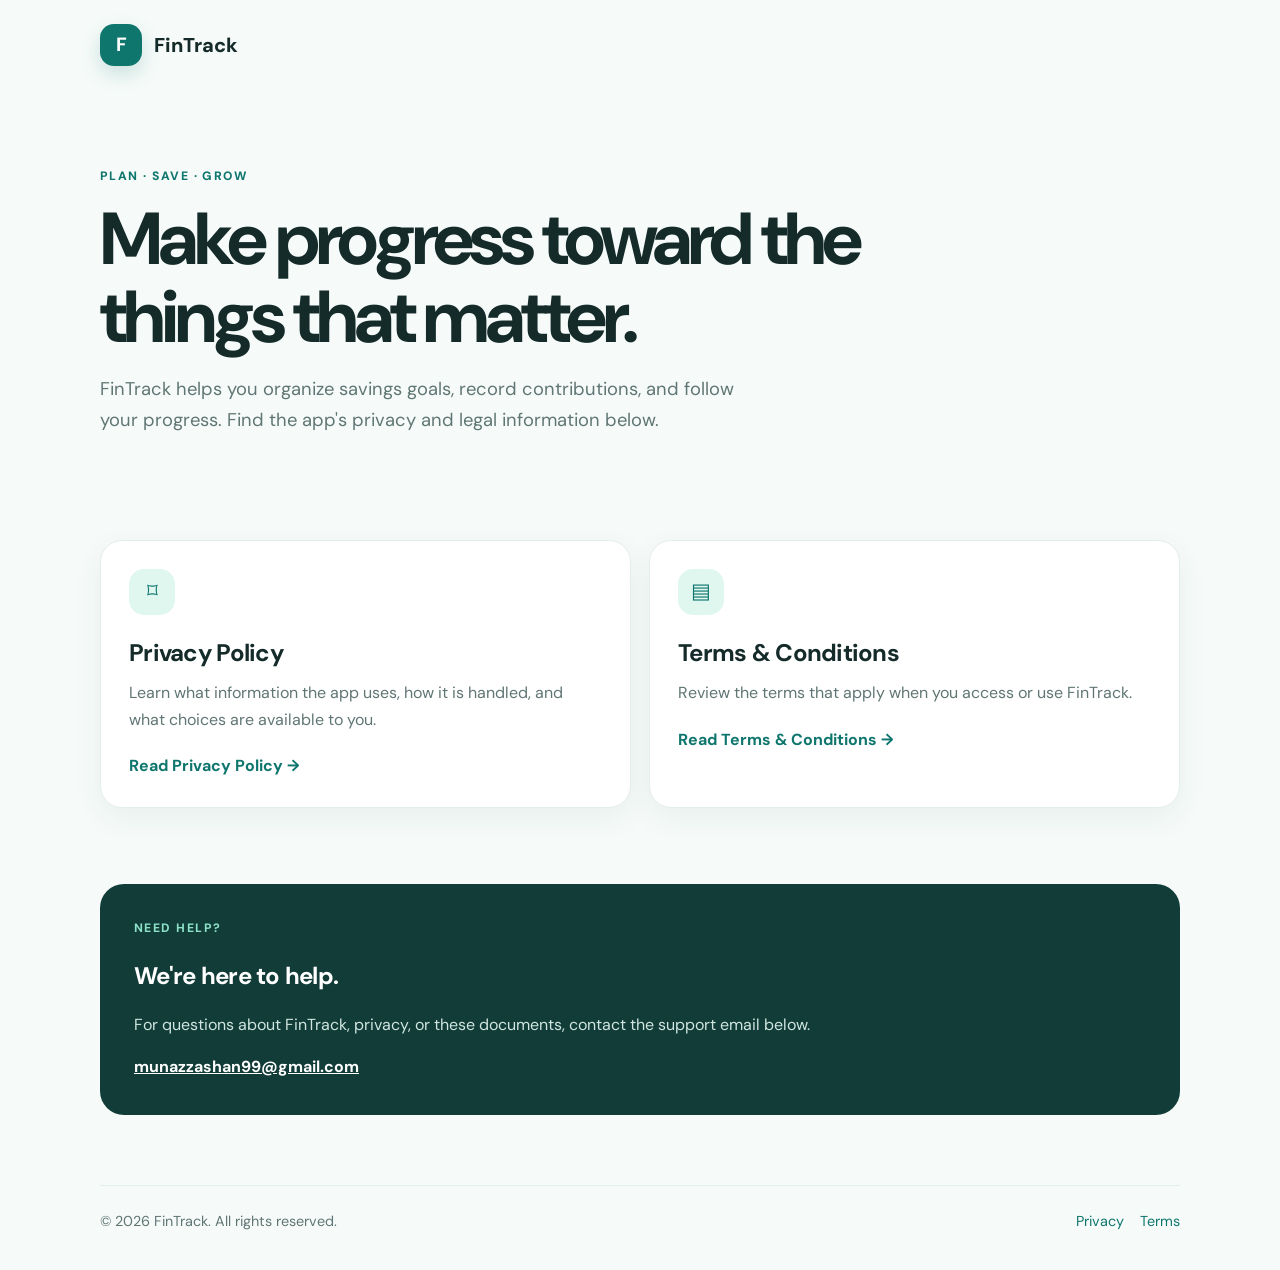
==== index.html @ 5b4cb4e0 "Add files via upload" ====
<!DOCTYPE html>
<html lang="en">
<head>
  <meta charset="UTF-8">
  <meta name="viewport" content="width=device-width, initial-scale=1.0">
  <meta name="theme-color" content="#0f766e">
  <meta name="description" content="Official FinTrack legal information, including the Privacy Policy and Terms and Conditions.">
  <title>FinTrack — Legal & Support</title>
  <link rel="preconnect" href="https://fonts.googleapis.com">
  <link rel="preconnect" href="https://fonts.gstatic.com" crossorigin>
  <link href="https://fonts.googleapis.com/css2?family=DM+Sans:wght@400;500;600;700;800&display=swap" rel="stylesheet">
  <style>
    :root{--ink:#142b2a;--muted:#607674;--teal:#0f766e;--mint:#dff7ef;--line:#e4eeeb;--paper:#f6fbf9}
    *{box-sizing:border-box}body{margin:0;background:var(--paper);color:var(--ink);font-family:"DM Sans",Arial,sans-serif;line-height:1.65}
    .wrap{width:min(1080px,calc(100% - 40px));margin:auto}
    header{padding:24px 0}.brand{display:flex;align-items:center;gap:12px;text-decoration:none;color:inherit;font-weight:800;font-size:1.25rem}
    .mark{width:42px;height:42px;border-radius:14px;background:var(--teal);display:grid;place-items:center;color:white;font-weight:800;font-size:1.2rem;box-shadow:0 8px 20px #0f766e30}
    .hero{padding:76px 0 66px}.eyebrow{color:var(--teal);font-weight:800;letter-spacing:.12em;text-transform:uppercase;font-size:.76rem}
    h1{font-size:clamp(2.5rem,6vw,4.6rem);line-height:1.06;letter-spacing:-.055em;margin:14px 0 18px;max-width:760px}
    .lead{font-size:1.15rem;color:var(--muted);max-width:650px}
    .cards{display:grid;grid-template-columns:repeat(2,minmax(0,1fr));gap:18px;margin:20px 0 76px}
    .card{background:white;border:1px solid var(--line);border-radius:22px;padding:28px;text-decoration:none;color:inherit;transition:.2s;box-shadow:0 10px 30px #173d3510}
    .card:hover{transform:translateY(-4px);border-color:#9dd8c9}.card .icon{width:46px;height:46px;border-radius:15px;background:var(--mint);display:grid;place-items:center;color:var(--teal);font-size:1.3rem}
    h2{letter-spacing:-.03em;margin:18px 0 8px}.card p{color:var(--muted);margin:0}.arrow{display:inline-block;color:var(--teal);font-weight:700;margin-top:20px}
    .support{background:#123c38;color:white;border-radius:24px;padding:34px;margin-bottom:70px}.support p{color:#d0e6e0}.support a{color:white;font-weight:700}
    footer{border-top:1px solid var(--line);padding:24px 0 36px;color:var(--muted);font-size:.9rem;display:flex;justify-content:space-between;gap:16px;flex-wrap:wrap}
    footer a{color:var(--teal);text-decoration:none;margin-left:16px}
    @media(max-width:650px){.hero{padding:48px 0}.cards{grid-template-columns:1fr}.support{padding:25px}}
  </style>
</head>
<body>
  <header class="wrap"><a class="brand" href="index.html"><span class="mark">F</span><span>FinTrack</span></a></header>
  <main class="wrap">
    <section class="hero">
      <div class="eyebrow">Plan · Save · Grow</div>
      <h1>Make progress toward the things that matter.</h1>
      <p class="lead">FinTrack helps you organize savings goals, record contributions, and follow your progress. Find the app's privacy and legal information below.</p>
    </section>
    <section class="cards" aria-label="Legal documents">
      <a class="card" href="privacy-policy.html">
        <span class="icon" aria-hidden="true">⌑</span>
        <h2>Privacy Policy</h2>
        <p>Learn what information the app uses, how it is handled, and what choices are available to you.</p>
        <span class="arrow">Read Privacy Policy →</span>
      </a>
      <a class="card" href="terms-and-conditions.html">
        <span class="icon" aria-hidden="true">▤</span>
        <h2>Terms &amp; Conditions</h2>
        <p>Review the terms that apply when you access or use FinTrack.</p>
        <span class="arrow">Read Terms &amp; Conditions →</span>
      </a>
    </section>
    <section class="support">
      <div class="eyebrow" style="color:#8ce0c7">Need help?</div>
      <h2>We're here to help.</h2>
      <p>For questions about FinTrack, privacy, or these documents, contact the support email below.</p>
      <a href="mailto:munazzashan99@gmail.com">munazzashan99@gmail.com</a>
    </section>
  </main>
  <footer class="wrap">
    <span>© 2026 FinTrack. All rights reserved.</span>
    <span><a href="privacy-policy.html">Privacy</a><a href="terms-and-conditions.html">Terms</a></span>
  </footer>
</body>
</html>
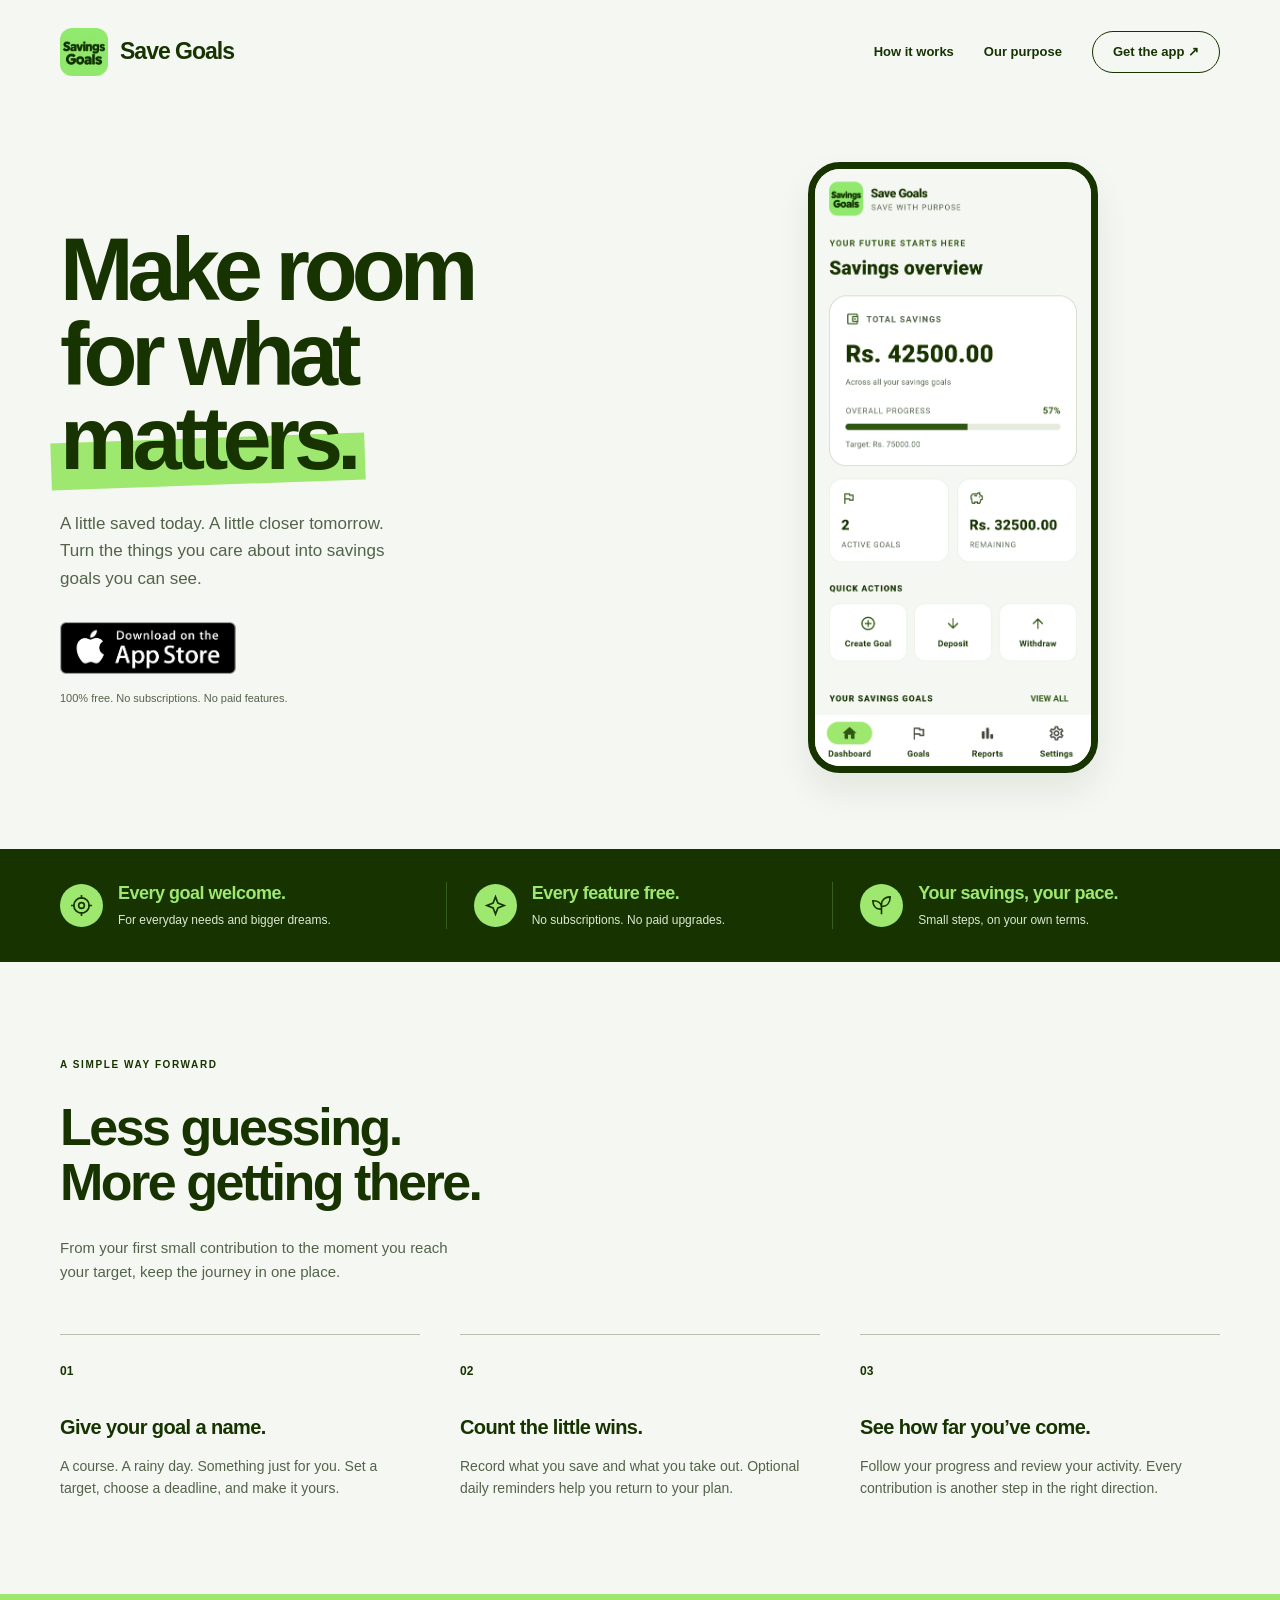
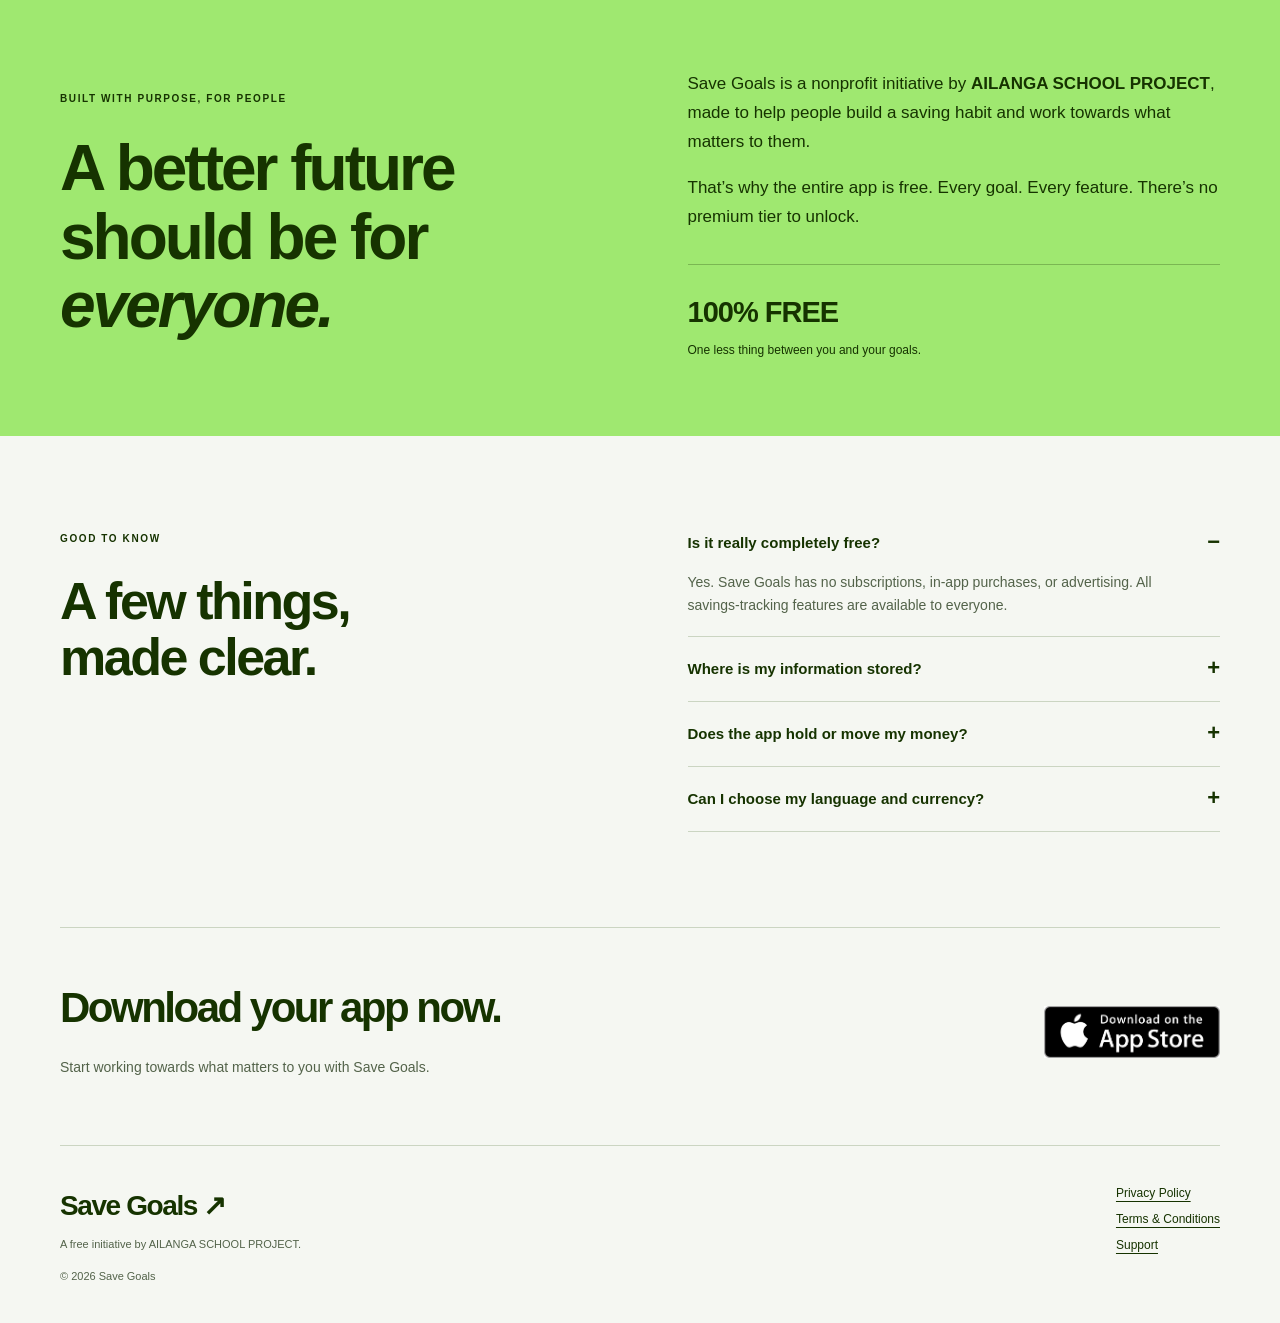
==== commit 3c5564af: "Redesign Save Goals with Cupertino UI, savings plans and milestones Replace the Material screens wit" ====
--- a/index.html
+++ b/index.html
@@ -1,65 +1,46 @@
-<!DOCTYPE html>
+<!doctype html>
 <html lang="en">
 <head>
-  <meta charset="UTF-8">
-  <meta name="viewport" content="width=device-width, initial-scale=1.0">
-  <meta name="theme-color" content="#0f766e">
-  <meta name="description" content="Official FinTrack legal information, including the Privacy Policy and Terms and Conditions.">
-  <title>FinTrack — Legal & Support</title>
-  <link rel="preconnect" href="https://fonts.googleapis.com">
-  <link rel="preconnect" href="https://fonts.gstatic.com" crossorigin>
-  <link href="https://fonts.googleapis.com/css2?family=DM+Sans:wght@400;500;600;700;800&display=swap" rel="stylesheet">
-  <style>
-    :root{--ink:#142b2a;--muted:#607674;--teal:#0f766e;--mint:#dff7ef;--line:#e4eeeb;--paper:#f6fbf9}
-    *{box-sizing:border-box}body{margin:0;background:var(--paper);color:var(--ink);font-family:"DM Sans",Arial,sans-serif;line-height:1.65}
-    .wrap{width:min(1080px,calc(100% - 40px));margin:auto}
-    header{padding:24px 0}.brand{display:flex;align-items:center;gap:12px;text-decoration:none;color:inherit;font-weight:800;font-size:1.25rem}
-    .mark{width:42px;height:42px;border-radius:14px;background:var(--teal);display:grid;place-items:center;color:white;font-weight:800;font-size:1.2rem;box-shadow:0 8px 20px #0f766e30}
-    .hero{padding:76px 0 66px}.eyebrow{color:var(--teal);font-weight:800;letter-spacing:.12em;text-transform:uppercase;font-size:.76rem}
-    h1{font-size:clamp(2.5rem,6vw,4.6rem);line-height:1.06;letter-spacing:-.055em;margin:14px 0 18px;max-width:760px}
-    .lead{font-size:1.15rem;color:var(--muted);max-width:650px}
-    .cards{display:grid;grid-template-columns:repeat(2,minmax(0,1fr));gap:18px;margin:20px 0 76px}
-    .card{background:white;border:1px solid var(--line);border-radius:22px;padding:28px;text-decoration:none;color:inherit;transition:.2s;box-shadow:0 10px 30px #173d3510}
-    .card:hover{transform:translateY(-4px);border-color:#9dd8c9}.card .icon{width:46px;height:46px;border-radius:15px;background:var(--mint);display:grid;place-items:center;color:var(--teal);font-size:1.3rem}
-    h2{letter-spacing:-.03em;margin:18px 0 8px}.card p{color:var(--muted);margin:0}.arrow{display:inline-block;color:var(--teal);font-weight:700;margin-top:20px}
-    .support{background:#123c38;color:white;border-radius:24px;padding:34px;margin-bottom:70px}.support p{color:#d0e6e0}.support a{color:white;font-weight:700}
-    footer{border-top:1px solid var(--line);padding:24px 0 36px;color:var(--muted);font-size:.9rem;display:flex;justify-content:space-between;gap:16px;flex-wrap:wrap}
-    footer a{color:var(--teal);text-decoration:none;margin-left:16px}
-    @media(max-width:650px){.hero{padding:48px 0}.cards{grid-template-columns:1fr}.support{padding:25px}}
-  </style>
+  <meta charset="utf-8"><meta name="viewport" content="width=device-width, initial-scale=1">
+  <meta name="theme-color" content="#9fe870">
+  <meta name="description" content="Save Goals is a 100% free savings tracker from AILANGA SCHOOL PROJECT. Set goals, record savings, and follow your progress.">
+  <title>Save Goals — Make room for what matters.</title>
+  <link rel="canonical" href="https://savegoals.site/">
+  <link rel="icon" href="assets/branding/favicon.png"><link rel="apple-touch-icon" href="assets/branding/apple-touch-icon.png">
+  <link rel="stylesheet" href="styles.css">
 </head>
 <body>
-  <header class="wrap"><a class="brand" href="index.html"><span class="mark">F</span><span>FinTrack</span></a></header>
-  <main class="wrap">
-    <section class="hero">
-      <div class="eyebrow">Plan · Save · Grow</div>
-      <h1>Make progress toward the things that matter.</h1>
-      <p class="lead">FinTrack helps you organize savings goals, record contributions, and follow your progress. Find the app's privacy and legal information below.</p>
+  <a class="skip" href="#main">Skip to content</a>
+  <header class="wrap site-header">
+    <a class="brand" href="index.html"><img src="assets/branding/save_goals_icon.png" width="48" height="48" alt=""><span>Save Goals</span></a>
+    <nav aria-label="Main navigation"><a href="#how-it-works">How it works</a><a href="#purpose">Our purpose</a><a class="pill" href="#availability">Get the app ↗</a></nav>
+  </header>
+  <main id="main">
+    <section class="wrap hero">
+      <div><h1>Make room<br>for what<br><span>matters.</span></h1><p class="intro">A little saved today. A little closer tomorrow. Turn the things you care about into savings goals you can see.</p><div class="store-buttons" aria-label="Download Save Goals">
+          <a class="store-badge" href="#availability" aria-label="Save Goals App Store download section"><img src="assets/store-badges/app-store.png" width="738" height="219" alt="Download on the App Store"></a>
+        </div><p class="note">100% free. No subscriptions. No paid features.</p></div>
+      <figure class="product-figure home-preview">
+        <div class="phone-frame"><img class="home-screen" src="assets/screenshots/home-screen.png" width="1170" height="2532" alt="Save Goals home screen showing savings overview, goal progress, quick actions and navigation, with example amounts" fetchpriority="high"></div>
+      </figure>
     </section>
-    <section class="cards" aria-label="Legal documents">
-      <a class="card" href="privacy-policy.html">
-        <span class="icon" aria-hidden="true">⌑</span>
-        <h2>Privacy Policy</h2>
-        <p>Learn what information the app uses, how it is handled, and what choices are available to you.</p>
-        <span class="arrow">Read Privacy Policy →</span>
-      </a>
-      <a class="card" href="terms-and-conditions.html">
-        <span class="icon" aria-hidden="true">▤</span>
-        <h2>Terms &amp; Conditions</h2>
-        <p>Review the terms that apply when you access or use FinTrack.</p>
-        <span class="arrow">Read Terms &amp; Conditions →</span>
-      </a>
+    <section class="promise-strip" aria-label="Our promise"><div class="wrap promise-grid">
+      <div class="promise-item"><span class="promise-icon" aria-hidden="true"><svg viewBox="0 0 24 24" fill="none" stroke="currentColor" stroke-width="1.7"><circle cx="12" cy="12" r="8"/><circle cx="12" cy="12" r="3"/><path d="M12 1v4m0 14v4M1 12h4m14 0h4"/></svg></span><div><h2>Every goal welcome.</h2><p>For everyday needs and bigger dreams.</p></div></div>
+      <div class="promise-item"><span class="promise-icon" aria-hidden="true"><svg viewBox="0 0 24 24" fill="none" stroke="currentColor" stroke-width="1.7"><path d="M12 3l2.5 6.5L21 12l-6.5 2.5L12 21l-2.5-6.5L3 12l6.5-2.5Z"/></svg></span><div><h2>Every feature free.</h2><p>No subscriptions. No paid upgrades.</p></div></div>
+      <div class="promise-item"><span class="promise-icon" aria-hidden="true"><svg viewBox="0 0 24 24" fill="none" stroke="currentColor" stroke-width="1.7"><path d="M12 21V10m0 6C4 16 3 10 3 7c6 0 9 3 9 7m0-3c0-5 4-8 9-8 0 6-3 10-9 10"/></svg></span><div><h2>Your savings, your pace.</h2><p>Small steps, on your own terms.</p></div></div>
+    </div></section>
+    <section class="wrap section" id="how-it-works"><p class="eyebrow">A SIMPLE WAY FORWARD</p><h2>Less guessing.<br>More getting there.</h2><p class="section-intro">From your first small contribution to the moment you reach your target, keep the journey in one place.</p>
+      <ol class="steps"><li><span>01</span><h3>Give your goal a name.</h3><p>A course. A rainy day. Something just for you. Set a target, choose a deadline, and make it yours.</p></li><li><span>02</span><h3>Count the little wins.</h3><p>Record what you save and what you take out. Optional daily reminders help you return to your plan.</p></li><li><span>03</span><h3>See how far you’ve come.</h3><p>Follow your progress and review your activity. Every contribution is another step in the right direction.</p></li></ol>
     </section>
-    <section class="support">
-      <div class="eyebrow" style="color:#8ce0c7">Need help?</div>
-      <h2>We're here to help.</h2>
-      <p>For questions about FinTrack, privacy, or these documents, contact the support email below.</p>
-      <a href="mailto:munazzashan99@gmail.com">munazzashan99@gmail.com</a>
-    </section>
+    <section class="purpose" id="purpose"><div class="wrap two-columns"><div><p class="eyebrow">BUILT WITH PURPOSE, FOR PEOPLE</p><h2>A better future<br>should be for<br><em>everyone.</em></h2></div><div class="purpose-copy"><p>Save Goals is a nonprofit initiative by <strong>AILANGA SCHOOL PROJECT</strong>, made to help people build a saving habit and work towards what matters to them.</p><p>That’s why the entire app is free. Every goal. Every feature. There’s no premium tier to unlock.</p><div class="purpose-foot">100% FREE<small>One less thing between you and your goals.</small></div></div></div></section>
+    <section class="wrap section two-columns questions"><div><p class="eyebrow">GOOD TO KNOW</p><h2>A few things,<br>made clear.</h2></div><div>
+      <details open><summary>Is it really completely free?</summary><p>Yes. Save Goals has no subscriptions, in-app purchases, or advertising. All savings-tracking features are available to everyone.</p></details>
+      <details><summary>Where is my information stored?</summary><p>Your goals, transactions, and preferences are stored on your device. There is no account or cloud-sync service. Your operating system may include app data in device backups, depending on your settings. See our <a href="privacy-policy.html">Privacy Policy</a>.</p></details>
+      <details><summary>Does the app hold or move my money?</summary><p>Save Goals records the amounts you enter. It does not connect to your bank, hold money, or make payments. Deposits and withdrawals in the app are tracking entries.</p></details>
+      <details><summary>Can I choose my language and currency?</summary><p>Yes. Choose English or Urdu, light or dark appearance, and PKR, USD, GBP, or EUR. Changing the currency changes the display label; it does not convert amounts.</p></details>
+    </div></section>
+    <section class="wrap availability" id="availability"><div><h2>Download your app now.</h2><p>Start working towards what matters to you with Save Goals.</p></div><div class="availability-action"><button class="store-badge store-unlinked" type="button" disabled aria-label="Save Goals App Store link not yet configured"><img src="assets/store-badges/app-store.png" width="738" height="219" alt="Download on the App Store"></button></div></section>
   </main>
-  <footer class="wrap">
-    <span>© 2026 FinTrack. All rights reserved.</span>
-    <span><a href="privacy-policy.html">Privacy</a><a href="terms-and-conditions.html">Terms</a></span>
-  </footer>
+  <footer class="wrap site-footer"><div><a class="footer-brand" href="index.html">Save Goals ↗</a><p>A free initiative by AILANGA SCHOOL PROJECT.</p><small>© 2026 Save Goals</small></div><nav aria-label="Legal and support"><a href="privacy-policy.html">Privacy Policy</a><a href="terms-and-conditions.html">Terms &amp; Conditions</a><a href="mailto:jiyoo7480@gmail.com">Support</a></nav></footer>
 </body>
 </html>
--- a/styles.css
+++ b/styles.css
@@ -0,0 +1,38 @@
+:root{--green:#9fe870;--ink:#163300;--paper:#f5f7f2;--muted:#53634a;--line:#cbd5c2;color-scheme:light}*{box-sizing:border-box}html{scroll-behavior:smooth;scroll-padding-top:25px}body{margin:0;background:var(--paper);color:var(--ink);font:16px/1.6 Arial,Helvetica,sans-serif;-webkit-font-smoothing:antialiased}a{color:inherit;text-underline-offset:4px}a:focus-visible,summary:focus-visible{outline:3px solid var(--ink);outline-offset:5px}img{display:block;max-width:100%}.wrap{width:min(1160px,calc(100% - 64px));margin-inline:auto}.skip{position:absolute;top:-100px;left:20px;background:var(--green);padding:12px;z-index:5}.skip:focus{top:10px}.site-header{display:flex;align-items:center;justify-content:space-between;gap:20px;padding-block:28px}.brand{display:flex;align-items:center;gap:12px;text-decoration:none;font-size:23px;font-weight:800;letter-spacing:-1px;line-height:1.2}.brand img{border-radius:12px}.brand small{display:block;font-size:8px;letter-spacing:1px;margin-top:6px}.site-header nav{display:flex;align-items:center;gap:30px;font-size:13px;font-weight:600}.site-header nav a{text-decoration:none}.pill{padding:10px 20px;border:1px solid var(--ink);border-radius:99px}.hero{display:grid;grid-template-columns:1.05fr 1fr;gap:65px;align-items:center;padding-block:58px 76px}.eyebrow{font-size:10px;letter-spacing:1.6px;font-weight:700;margin:0 0 27px}h1,h2,h3,p{margin-top:0}h1{font-size:clamp(64px,6.9vw,92px);line-height:.96;letter-spacing:-6px;font-weight:900;margin-bottom:28px}h1>span{position:relative;display:inline-block;z-index:0}h1>span:after{content:'';position:absolute;inset:48% -9px -3px;background:var(--green);z-index:-1;transform:rotate(-2deg)}.intro{max-width:355px;color:var(--muted);font-size:17px;margin-bottom:29px}.button{display:inline-flex;align-items:center;justify-content:space-between;gap:35px;min-height:54px;padding:14px 25px;border-radius:99px;background:var(--green);font-size:14px;font-weight:700;text-decoration:none}.button:hover{background:#8cda5d}.button>span{font-size:23px;line-height:1}.note{font-size:11px;color:var(--muted);margin:15px 0 0}.product-figure{margin:0;padding:25px 40px 15px;background:#e6eddf;border-radius:8px}.product-figure>.eyebrow{font-size:9px;margin-bottom:20px;letter-spacing:1px}.app-preview{padding:26px 23px 0;background:white;border-radius:28px;box-shadow:0 12px 30px #1633000d;border:1px solid #d4ddcc}.preview-header{display:flex;align-items:center;justify-content:space-between;gap:10px}.preview-header strong{font-size:20px;letter-spacing:-.8px;line-height:1.2}.preview-header small{display:block;font-size:7px;letter-spacing:1.5px;margin-top:5px;font-weight:600}.free-tag{background:var(--paper);padding:5px 10px;border-radius:99px;font-size:9px;font-weight:700}.greeting{font-size:12px;margin:27px 0 12px;color:var(--muted)}.balance{background:var(--green);padding:22px;border-radius:16px}.balance>span{font-size:11px}.balance strong{display:block;font-size:33px;line-height:1.5;letter-spacing:-1.5px;font-weight:800}.balance strong>span{font-size:23px}.balance p{display:flex;justify-content:space-between;align-items:center;font-size:9px;margin:8px 0 0}.balance p>span{font-size:21px}.goal-heading{display:flex;justify-content:space-between;align-items:center;margin:24px 0 0}.goal-heading h2{font-size:17px;letter-spacing:-.5px;margin:0}.goal-heading>span{font-size:10px;color:var(--muted)}.sample-goal{padding:18px 0;border-bottom:1px solid #dfe7d7}.goal-top{display:flex;gap:10px;align-items:center}.symbol{width:36px;height:36px;display:grid;place-items:center;border-radius:11px;background:#fff1ca;font-size:22px;flex-shrink:0}.book{background:#e3ece0}.goal-top h3{font-size:12px;margin:0;letter-spacing:-.2px}.goal-top p{font-size:9px;color:var(--muted);margin:2px 0 0}.goal-top>strong{font-size:12px;margin-left:auto}.progress{height:5px;background:#e8eee2;border-radius:99px;margin-top:14px;overflow:hidden}.progress span{display:block;height:100%;background:var(--ink);border-radius:99px}.amounts{display:flex;justify-content:space-between;font-size:9px;margin-top:8px;color:var(--muted)}.preview-nav{display:flex;justify-content:space-between;font-size:9px;padding-block:17px 19px;color:var(--muted)}.preview-nav>span:first-child{color:var(--ink);font-weight:700}figcaption{text-align:center;font-size:9px;color:var(--muted);margin-top:14px}.promise-strip{background:var(--ink);color:var(--green);font-size:13px;font-weight:600}.promise-strip>.wrap{display:flex;justify-content:space-between;gap:15px;padding-block:23px}.section{padding-block:95px}h2{font-size:clamp(34px,4.2vw,52px);letter-spacing:-2.5px;line-height:1.07;font-weight:800;margin-bottom:25px}.section-intro{max-width:400px;color:var(--muted);font-size:15px}.steps{list-style:none;margin:50px 0 0;padding:0;display:grid;grid-template-columns:repeat(3,1fr);gap:40px}.steps li{border-top:1px solid #b6c2ad;padding-top:22px}.steps li>span{font-size:12px;font-weight:700}.steps h3{font-size:20px;letter-spacing:-.6px;margin:28px 0 12px}.steps p{font-size:14px;color:var(--muted);margin:0}.purpose{background:var(--green);padding-block:76px}.two-columns{display:grid;grid-template-columns:1fr 1fr;gap:95px;align-items:start}.purpose .two-columns{align-items:center}.purpose h2{font-size:clamp(40px,5vw,64px);letter-spacing:-3px;margin:0}.purpose-copy>p{font-size:17px;line-height:1.7}.purpose-foot{border-top:1px solid #16330044;padding-top:24px;margin-top:32px;font-size:29px;letter-spacing:-1px;font-weight:800}.purpose-foot small{display:block;font-size:12px;letter-spacing:0;font-weight:400;margin-top:6px}details{border-bottom:1px solid var(--line);padding:20px 0}details:first-child{padding-top:0}summary{list-style:none;cursor:pointer;display:flex;justify-content:space-between;gap:16px;font-weight:700;font-size:15px}summary::-webkit-details-marker{display:none}summary:after{content:'+';font-size:22px;line-height:1}details[open] summary:after{content:'−'}details p{font-size:14px;color:var(--muted);margin:16px 28px 0 0}.availability{border-top:1px solid var(--line);padding-block:58px 66px;display:flex;justify-content:space-between;gap:40px;align-items:center}.availability h2{font-size:42px}.availability p:last-child{font-size:14px;color:var(--muted);margin:0}.availability-action{display:flex;flex-direction:column;gap:17px;align-items:flex-start}.availability-action .eyebrow{margin:0}.availability-action>small{font-size:11px;color:var(--muted)}.secondary{background:var(--ink);color:white;min-width:205px}.secondary:hover{background:#2f5711}.site-footer{border-top:1px solid var(--line);padding-block:38px 35px;display:flex;justify-content:space-between;gap:30px;align-items:flex-start}.footer-brand{font-size:28px;font-weight:800;text-decoration:none;letter-spacing:-1.4px}.site-footer p,.site-footer small{font-size:11px;color:var(--muted);margin:8px 0}.site-footer nav{display:flex;flex-direction:column;gap:7px;font-size:12px}.legal-main{max-width:820px;padding-block:65px 80px}.legal-main h1{font-size:clamp(38px,6vw,62px);letter-spacing:-3px;line-height:1.1;margin-bottom:18px}.legal-main h2{font-size:21px;letter-spacing:-.5px;line-height:1.3;margin:35px 0 12px}.legal-main p,.legal-main li{font-size:15px;color:var(--muted)}.legal-main strong{color:var(--ink)}.updated{font-size:12px!important;margin-bottom:35px}.legal-notice{padding:22px 26px;background:#e6eddf;border-left:4px solid var(--ink);border-radius:0 12px 12px 0;margin:30px 0}.legal-notice p{margin:0}
+@media(max-width:900px){.hero{gap:30px}.product-figure{padding-inline:20px}h1{font-size:70px;letter-spacing:-4px}.two-columns{gap:40px}.steps{gap:24px}.site-header nav{gap:18px}.promise-strip{font-size:11px}}
+@media(max-width:680px){.wrap{width:calc(100% - 40px)}.site-header{padding-block:20px}.brand{font-size:21px}.brand img{width:43px;height:43px}.brand small{font-size:6px;letter-spacing:.8px}.site-header nav>a:not(.pill){display:none}.pill{padding:9px 13px;font-size:11px}.hero{grid-template-columns:1fr;padding-block:40px 45px;gap:40px}h1{font-size:clamp(62px,15vw,88px);letter-spacing:-4px}.eyebrow{font-size:9px;letter-spacing:1.1px}.intro{font-size:16px}.product-figure{padding:22px 25px 15px;max-width:430px;width:100%;justify-self:center}.promise-strip>.wrap{flex-wrap:wrap;justify-content:center;gap:10px 20px;padding-block:20px}.section{padding-block:60px}.steps{grid-template-columns:1fr;gap:28px;margin-top:34px}.steps li{display:grid;grid-template-columns:32px 1fr;column-gap:10px}.steps h3{margin:0 0 10px;font-size:19px}.steps p{grid-column:2}.purpose{padding-block:50px}.two-columns{grid-template-columns:1fr;gap:28px}.purpose h2{font-size:49px}.purpose-copy>p{font-size:16px}.questions{gap:20px}h2{font-size:39px}.availability{flex-direction:column;align-items:flex-start;padding-block:45px;gap:25px}.availability h2{font-size:38px}.site-footer{flex-wrap:wrap}.site-footer>p{width:100%}.legal-main{padding-block:40px 50px}.legal-main h1{font-size:43px;letter-spacing:-2px}}
+@media(prefers-reduced-motion:reduce){html{scroll-behavior:auto}}
+
+/* Hero store badges and a capture of the actual Flutter home screen. */
+.store-buttons{display:flex;flex-wrap:wrap;align-items:center;gap:14px;margin-top:6px}
+.store-badge{display:flex;align-items:center;justify-content:center;width:176px;height:54px;border-radius:9px;text-decoration:none}
+.store-badge img{width:176px;height:auto;max-width:none}
+.store-badge.google-play img{width:202px;height:auto}
+.store-badge:hover{opacity:.86}
+.store-status{font-size:11px;color:var(--muted);margin:12px 0 0}
+.home-preview{display:flex;flex-direction:column;align-items:center;padding:0;background:transparent;border-radius:0}
+.home-preview>.eyebrow{align-self:flex-start}
+.phone-frame{width:min(100%,290px);border:7px solid var(--ink);border-radius:32px;overflow:hidden;background:var(--paper);box-shadow:0 18px 35px #16330014}
+.home-screen{width:100%;height:auto;display:block}
+.promise-strip>.wrap.promise-grid{display:grid;grid-template-columns:repeat(3,minmax(0,1fr));gap:0;padding-block:33px}
+.promise-item{display:flex;align-items:center;gap:15px;padding-inline:27px;border-right:1px solid #9fe87040}
+.promise-item:first-child{padding-left:0}.promise-item:last-child{border:0;padding-right:0}
+.promise-icon{display:grid;place-items:center;flex:0 0 43px;height:43px;background:var(--green);color:var(--ink);border-radius:50%}
+.promise-icon svg{width:23px;height:23px}
+.promise-item h2{font-size:18px;line-height:1.25;letter-spacing:-.5px;color:var(--green);margin:0 0 6px}
+.promise-item p{font-size:12px;line-height:1.5;font-weight:400;color:#dce9d3;margin:0}
+@media(max-width:1000px){.promise-item{gap:11px;padding-inline:18px}.promise-item h2{font-size:16px}.promise-icon{flex-basis:36px;height:36px}.promise-item p{font-size:11px}}
+@media(min-width:681px) and (max-width:850px){.hero{grid-template-columns:1fr 1fr;gap:25px}h1{font-size:60px}.store-buttons{gap:13px}.store-badge{width:150px;height:46px}.store-badge img{width:150px}.store-badge.google-play img{width:172px}.phone-frame{border-width:6px;border-radius:25px}}
+@media(max-width:680px){.home-preview{max-width:430px;padding:0}.promise-strip>.wrap.promise-grid{grid-template-columns:1fr;padding-block:12px}.promise-item,.promise-item:first-child,.promise-item:last-child{padding:22px 0;border:0;border-bottom:1px solid #9fe87033;gap:17px}.promise-item:last-child{border-bottom:0}.promise-icon{flex-basis:43px;height:43px}.promise-item h2{font-size:19px}.promise-item p{font-size:13px}.store-buttons{gap:13px}.store-badge{width:160px;height:49px}.store-badge img{width:160px}.store-badge.google-play img{width:184px}}
+
+.store-unlinked{border:0;padding:0;background:transparent;opacity:1;cursor:default}.store-unlinked:hover{opacity:1}
+
+/* Prevent intrinsic image/text widths from stretching grid and flex layouts. */
+.hero{grid-template-columns:minmax(0,1.05fr) minmax(0,1fr)}
+.hero>*,.two-columns>*,.steps>*,.promise-item>div{min-width:0}
+.site-header{gap:12px}.brand{flex-shrink:0}.brand>span,.pill{white-space:nowrap}
+.site-header nav{min-width:0}.phone-frame{max-width:100%}
+.availability>div:first-child{min-width:0}.availability-action{flex-shrink:0}
+.legal-main p,.legal-main a,.site-footer p{overflow-wrap:anywhere}
+@media(max-width:680px){.hero{grid-template-columns:minmax(0,1fr)}}
+@media(max-width:480px){.brand{font-size:20px;gap:9px}.brand img{width:38px;height:38px}.site-header nav{gap:0}.pill{font-size:10px;padding:9px 11px}.hero h1{font-size:clamp(46px,15vw,72px);letter-spacing:-.06em}.purpose h2{font-size:clamp(38px,11.8vw,49px)}}
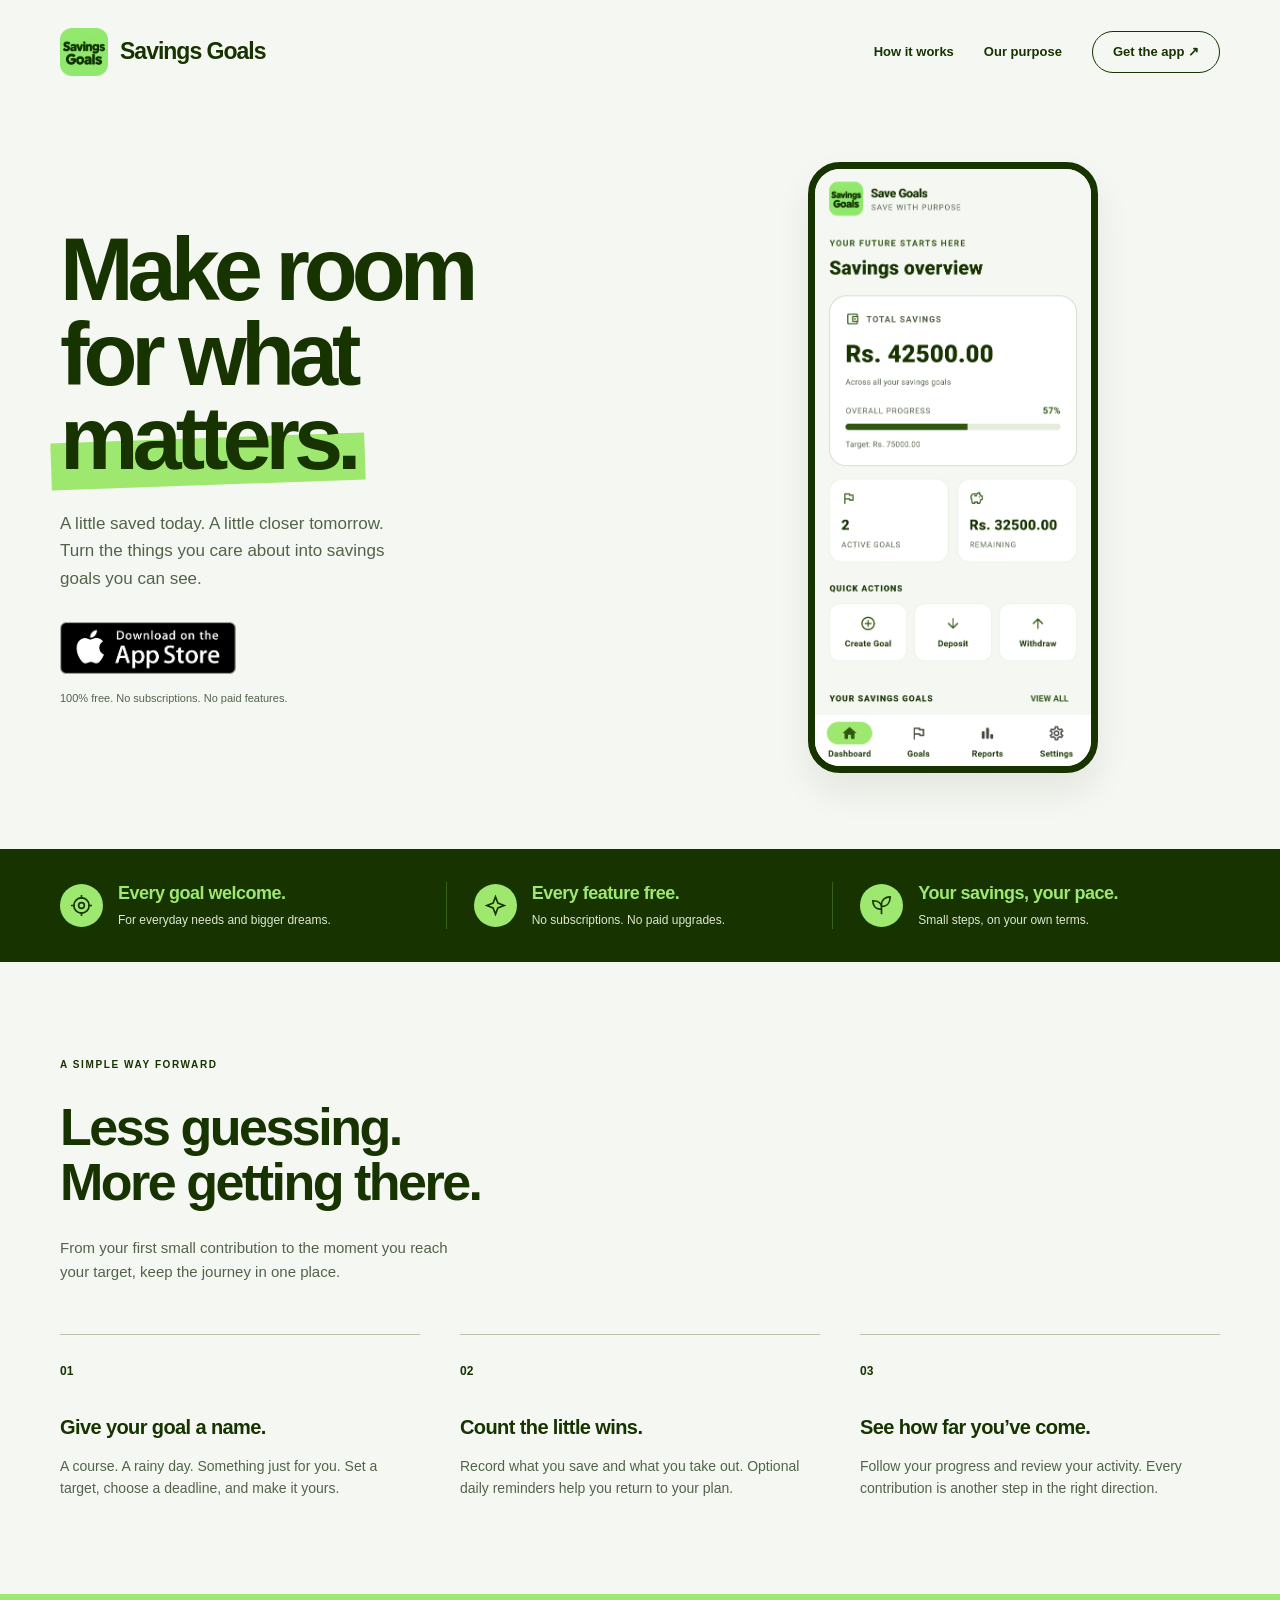
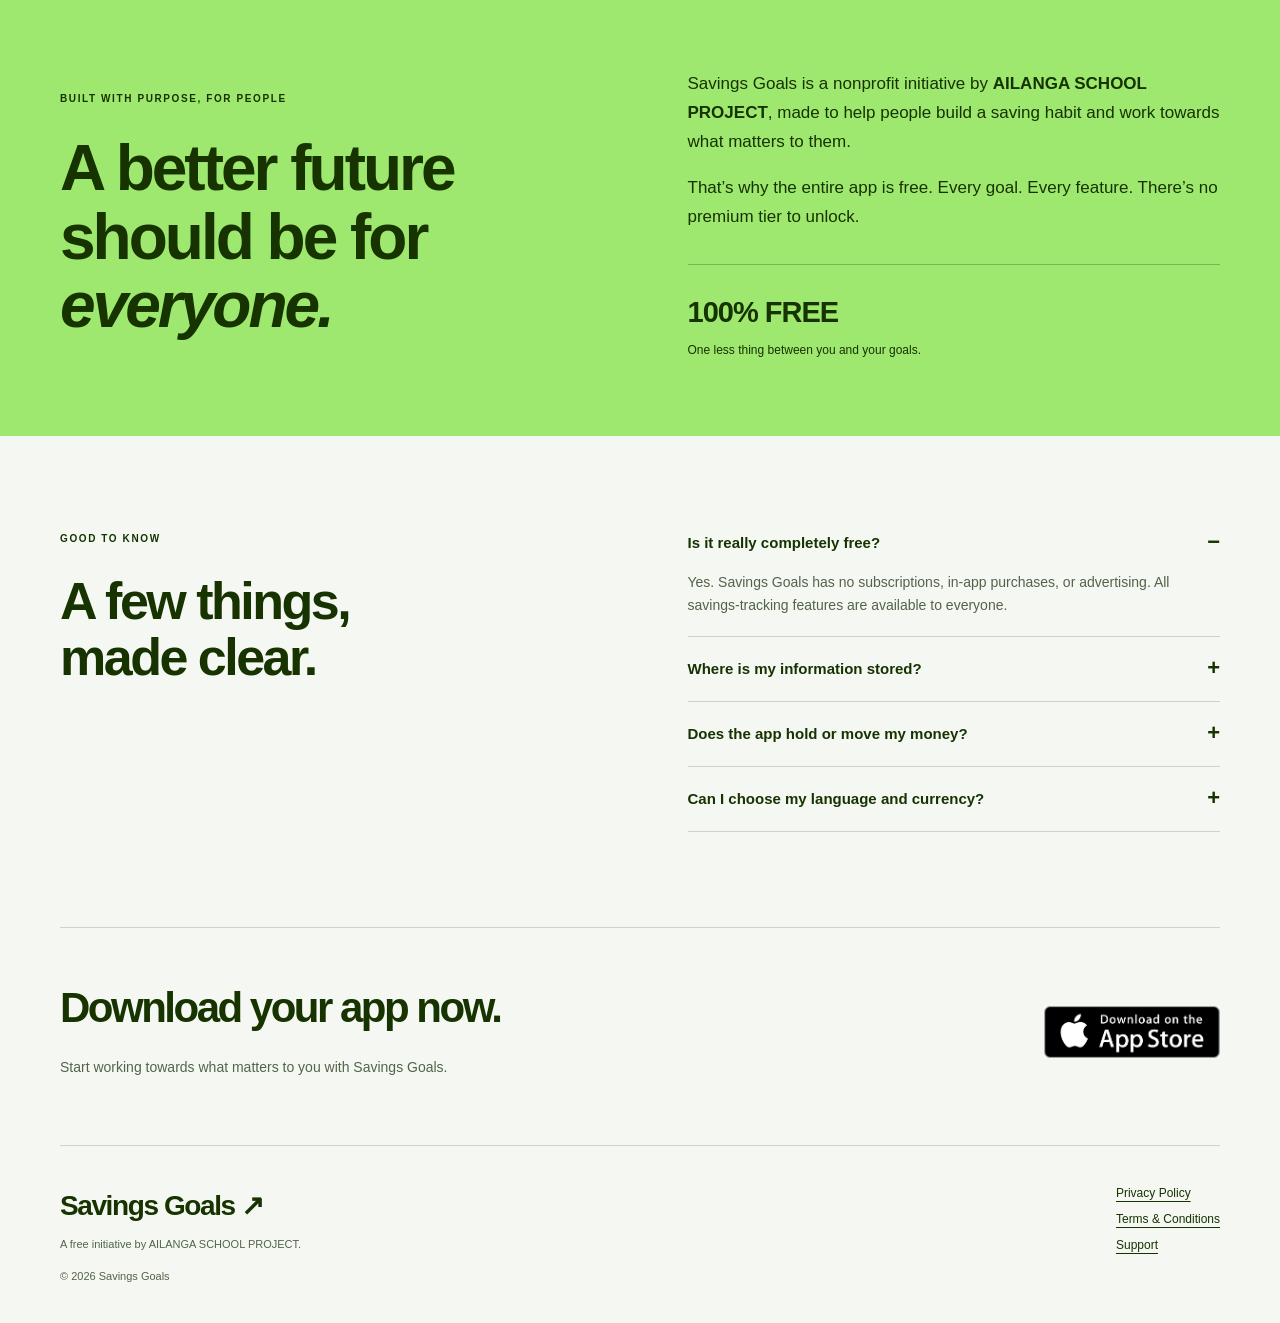
==== commit fbac9fd4: "Refresh Savings Goals with shared layout, animated companion and progress sharing Unify typography a" ====
--- a/index.html
+++ b/index.html
@@ -3,8 +3,8 @@
 <head>
   <meta charset="utf-8"><meta name="viewport" content="width=device-width, initial-scale=1">
   <meta name="theme-color" content="#9fe870">
-  <meta name="description" content="Save Goals is a 100% free savings tracker from AILANGA SCHOOL PROJECT. Set goals, record savings, and follow your progress.">
-  <title>Save Goals — Make room for what matters.</title>
+  <meta name="description" content="Savings Goals is a 100% free savings tracker from AILANGA SCHOOL PROJECT. Set goals, record savings, and follow your progress.">
+  <title>Savings Goals — Make room for what matters.</title>
   <link rel="canonical" href="https://savegoals.site/">
   <link rel="icon" href="assets/branding/favicon.png"><link rel="apple-touch-icon" href="assets/branding/apple-touch-icon.png">
   <link rel="stylesheet" href="styles.css">
@@ -12,16 +12,16 @@
 <body>
   <a class="skip" href="#main">Skip to content</a>
   <header class="wrap site-header">
-    <a class="brand" href="index.html"><img src="assets/branding/save_goals_icon.png" width="48" height="48" alt=""><span>Save Goals</span></a>
+    <a class="brand" href="index.html"><img src="assets/branding/save_goals_icon.png" width="48" height="48" alt=""><span>Savings Goals</span></a>
     <nav aria-label="Main navigation"><a href="#how-it-works">How it works</a><a href="#purpose">Our purpose</a><a class="pill" href="#availability">Get the app ↗</a></nav>
   </header>
   <main id="main">
     <section class="wrap hero">
-      <div><h1>Make room<br>for what<br><span>matters.</span></h1><p class="intro">A little saved today. A little closer tomorrow. Turn the things you care about into savings goals you can see.</p><div class="store-buttons" aria-label="Download Save Goals">
-          <a class="store-badge" href="#availability" aria-label="Save Goals App Store download section"><img src="assets/store-badges/app-store.png" width="738" height="219" alt="Download on the App Store"></a>
+      <div><h1>Make room<br>for what<br><span>matters.</span></h1><p class="intro">A little saved today. A little closer tomorrow. Turn the things you care about into savings goals you can see.</p><div class="store-buttons" aria-label="Download Savings Goals">
+          <a class="store-badge" href="#availability" aria-label="Savings Goals App Store download section"><img src="assets/store-badges/app-store.png" width="738" height="219" alt="Download on the App Store"></a>
         </div><p class="note">100% free. No subscriptions. No paid features.</p></div>
       <figure class="product-figure home-preview">
-        <div class="phone-frame"><img class="home-screen" src="assets/screenshots/home-screen.png" width="1170" height="2532" alt="Save Goals home screen showing savings overview, goal progress, quick actions and navigation, with example amounts" fetchpriority="high"></div>
+        <div class="phone-frame"><img class="home-screen" src="assets/screenshots/home-screen.png" width="1170" height="2532" alt="Savings Goals home screen showing savings overview, goal progress, quick actions and navigation, with example amounts" fetchpriority="high"></div>
       </figure>
     </section>
     <section class="promise-strip" aria-label="Our promise"><div class="wrap promise-grid">
@@ -32,15 +32,15 @@
     <section class="wrap section" id="how-it-works"><p class="eyebrow">A SIMPLE WAY FORWARD</p><h2>Less guessing.<br>More getting there.</h2><p class="section-intro">From your first small contribution to the moment you reach your target, keep the journey in one place.</p>
       <ol class="steps"><li><span>01</span><h3>Give your goal a name.</h3><p>A course. A rainy day. Something just for you. Set a target, choose a deadline, and make it yours.</p></li><li><span>02</span><h3>Count the little wins.</h3><p>Record what you save and what you take out. Optional daily reminders help you return to your plan.</p></li><li><span>03</span><h3>See how far you’ve come.</h3><p>Follow your progress and review your activity. Every contribution is another step in the right direction.</p></li></ol>
     </section>
-    <section class="purpose" id="purpose"><div class="wrap two-columns"><div><p class="eyebrow">BUILT WITH PURPOSE, FOR PEOPLE</p><h2>A better future<br>should be for<br><em>everyone.</em></h2></div><div class="purpose-copy"><p>Save Goals is a nonprofit initiative by <strong>AILANGA SCHOOL PROJECT</strong>, made to help people build a saving habit and work towards what matters to them.</p><p>That’s why the entire app is free. Every goal. Every feature. There’s no premium tier to unlock.</p><div class="purpose-foot">100% FREE<small>One less thing between you and your goals.</small></div></div></div></section>
+    <section class="purpose" id="purpose"><div class="wrap two-columns"><div><p class="eyebrow">BUILT WITH PURPOSE, FOR PEOPLE</p><h2>A better future<br>should be for<br><em>everyone.</em></h2></div><div class="purpose-copy"><p>Savings Goals is a nonprofit initiative by <strong>AILANGA SCHOOL PROJECT</strong>, made to help people build a saving habit and work towards what matters to them.</p><p>That’s why the entire app is free. Every goal. Every feature. There’s no premium tier to unlock.</p><div class="purpose-foot">100% FREE<small>One less thing between you and your goals.</small></div></div></div></section>
     <section class="wrap section two-columns questions"><div><p class="eyebrow">GOOD TO KNOW</p><h2>A few things,<br>made clear.</h2></div><div>
-      <details open><summary>Is it really completely free?</summary><p>Yes. Save Goals has no subscriptions, in-app purchases, or advertising. All savings-tracking features are available to everyone.</p></details>
+      <details open><summary>Is it really completely free?</summary><p>Yes. Savings Goals has no subscriptions, in-app purchases, or advertising. All savings-tracking features are available to everyone.</p></details>
       <details><summary>Where is my information stored?</summary><p>Your goals, transactions, and preferences are stored on your device. There is no account or cloud-sync service. Your operating system may include app data in device backups, depending on your settings. See our <a href="privacy-policy.html">Privacy Policy</a>.</p></details>
-      <details><summary>Does the app hold or move my money?</summary><p>Save Goals records the amounts you enter. It does not connect to your bank, hold money, or make payments. Deposits and withdrawals in the app are tracking entries.</p></details>
+      <details><summary>Does the app hold or move my money?</summary><p>Savings Goals records the amounts you enter. It does not connect to your bank, hold money, or make payments. Deposits and withdrawals in the app are tracking entries.</p></details>
       <details><summary>Can I choose my language and currency?</summary><p>Yes. Choose English or Urdu, light or dark appearance, and PKR, USD, GBP, or EUR. Changing the currency changes the display label; it does not convert amounts.</p></details>
     </div></section>
-    <section class="wrap availability" id="availability"><div><h2>Download your app now.</h2><p>Start working towards what matters to you with Save Goals.</p></div><div class="availability-action"><button class="store-badge store-unlinked" type="button" disabled aria-label="Save Goals App Store link not yet configured"><img src="assets/store-badges/app-store.png" width="738" height="219" alt="Download on the App Store"></button></div></section>
+    <section class="wrap availability" id="availability"><div><h2>Download your app now.</h2><p>Start working towards what matters to you with Savings Goals.</p></div><div class="availability-action"><button class="store-badge store-unlinked" type="button" disabled aria-label="Savings Goals App Store link not yet configured"><img src="assets/store-badges/app-store.png" width="738" height="219" alt="Download on the App Store"></button></div></section>
   </main>
-  <footer class="wrap site-footer"><div><a class="footer-brand" href="index.html">Save Goals ↗</a><p>A free initiative by AILANGA SCHOOL PROJECT.</p><small>© 2026 Save Goals</small></div><nav aria-label="Legal and support"><a href="privacy-policy.html">Privacy Policy</a><a href="terms-and-conditions.html">Terms &amp; Conditions</a><a href="mailto:jiyoo7480@gmail.com">Support</a></nav></footer>
+  <footer class="wrap site-footer"><div><a class="footer-brand" href="index.html">Savings Goals ↗</a><p>A free initiative by AILANGA SCHOOL PROJECT.</p><small>© 2026 Savings Goals</small></div><nav aria-label="Legal and support"><a href="privacy-policy.html">Privacy Policy</a><a href="terms-and-conditions.html">Terms &amp; Conditions</a><a href="mailto:jiyoo7480@gmail.com">Support</a></nav></footer>
 </body>
 </html>
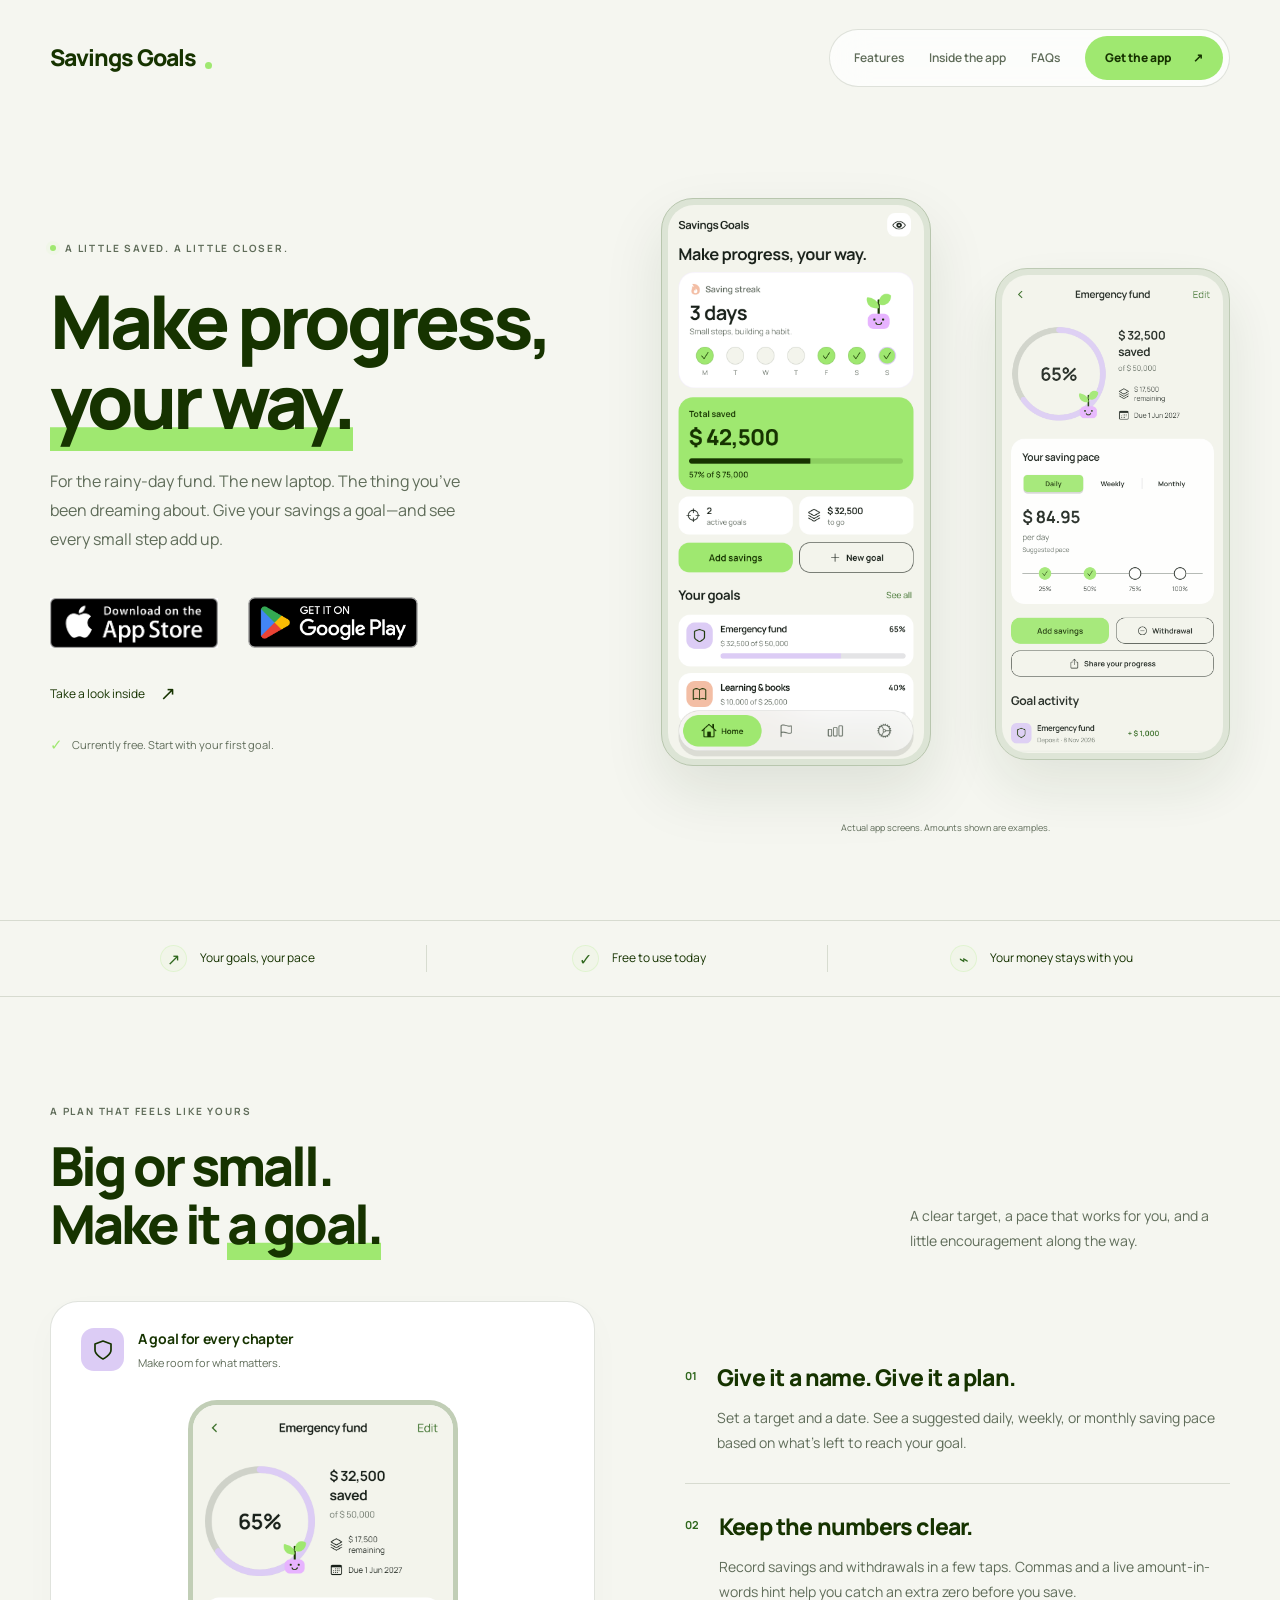
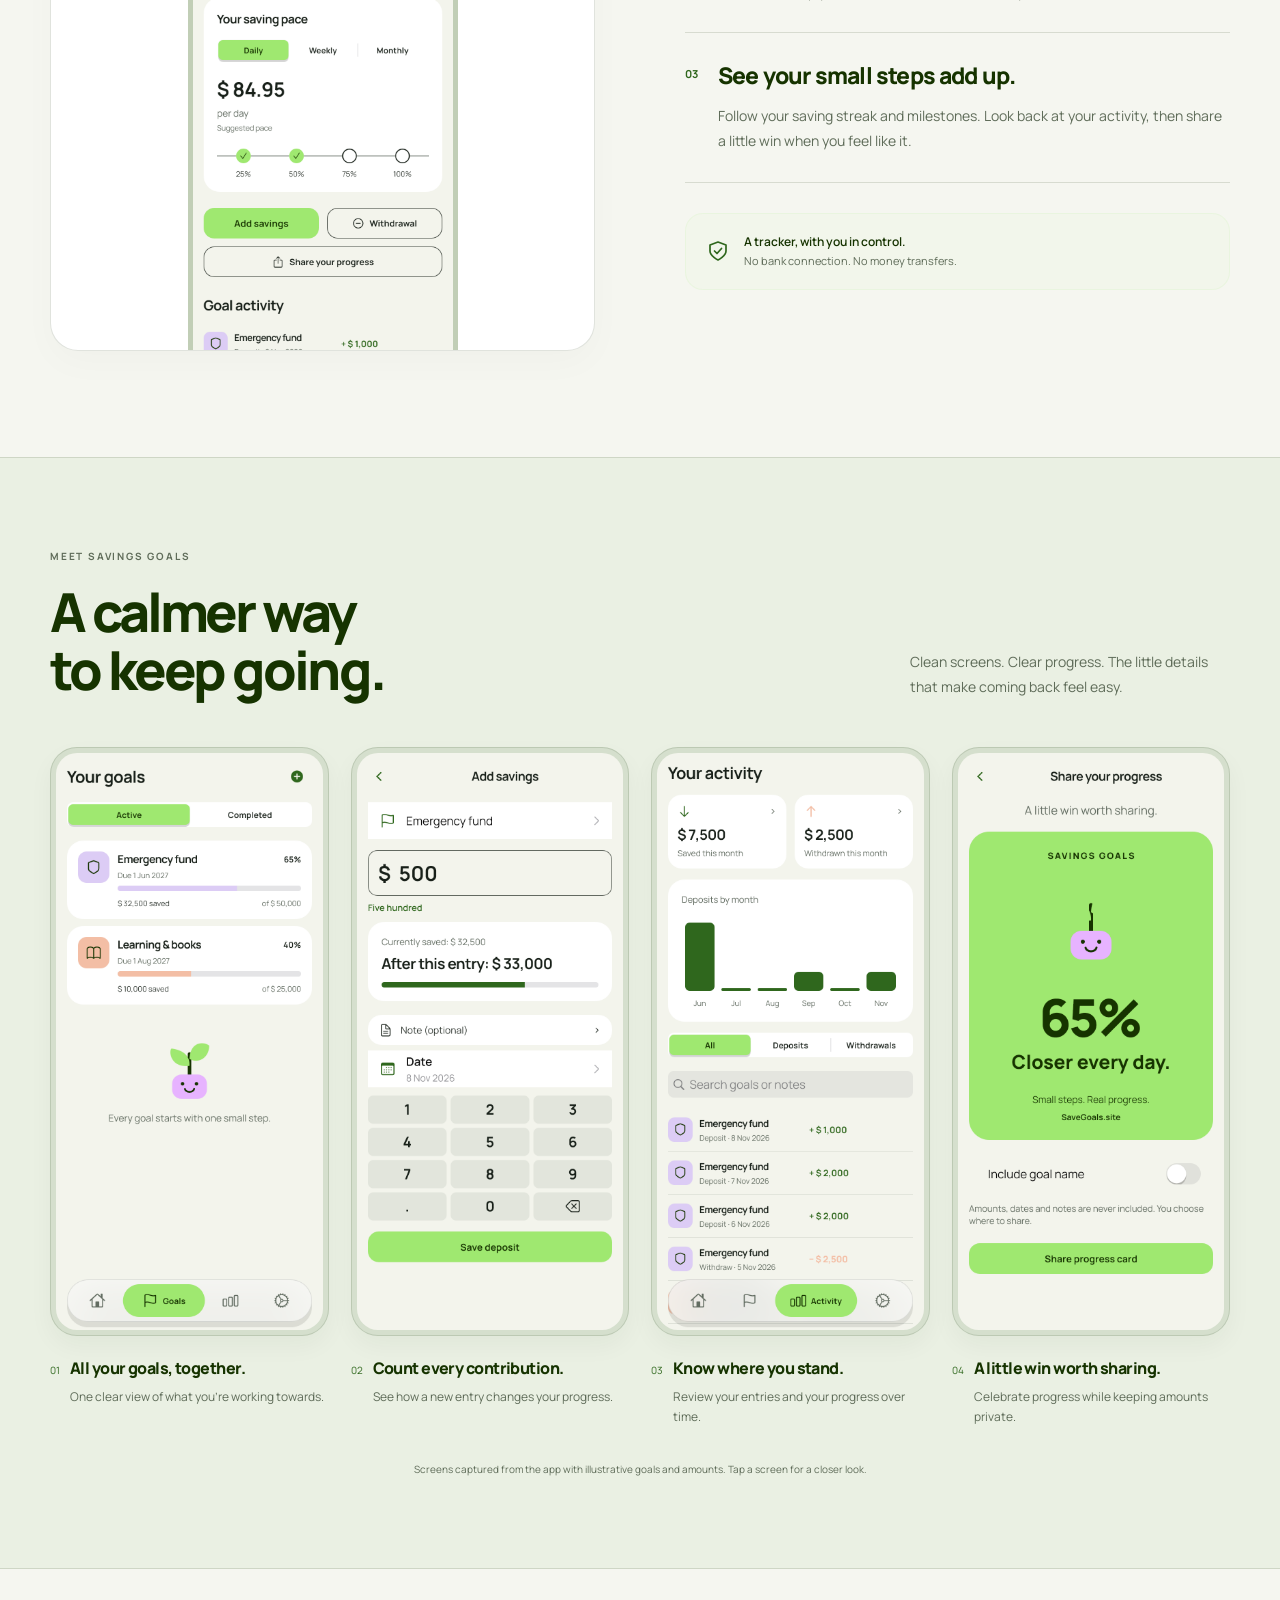
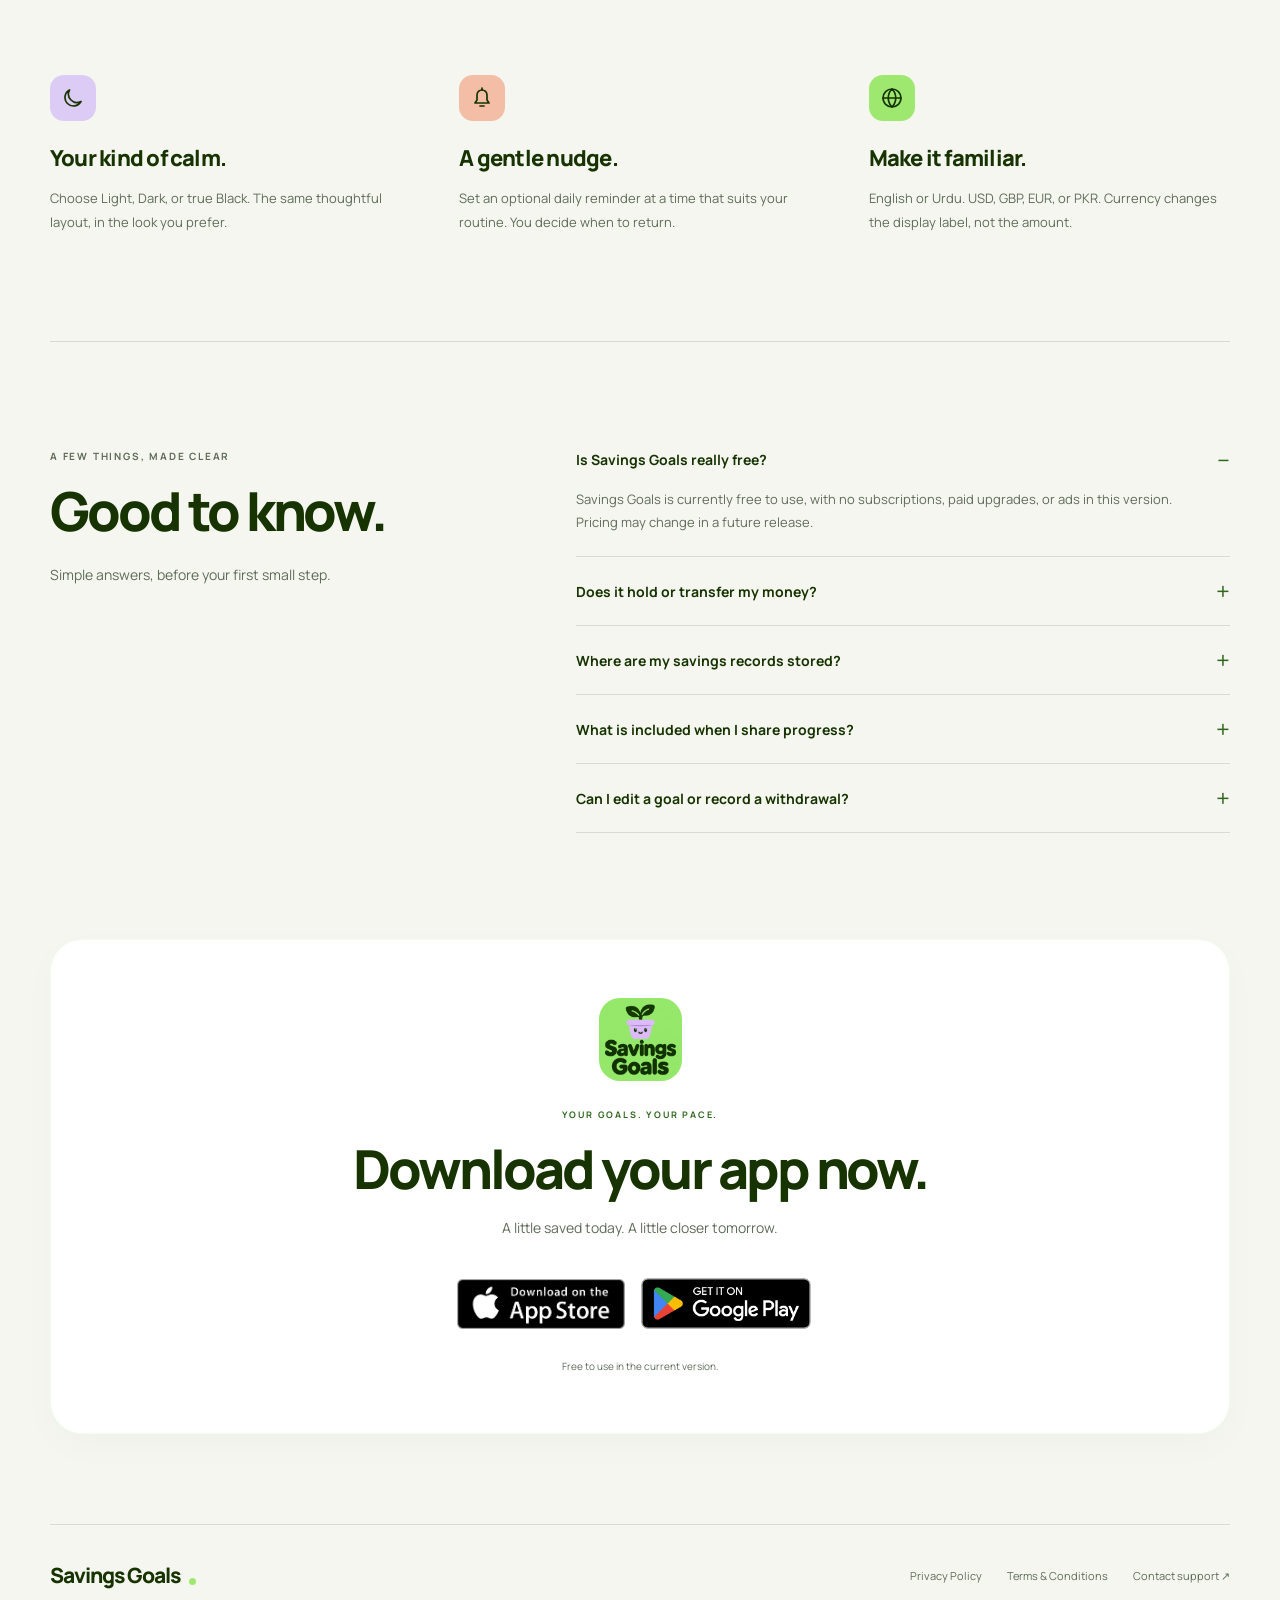
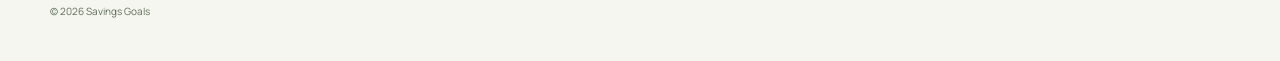
==== commit d6dfeab4: "Refine savings app redesign, sprout branding and website" ====
--- a/index.html
+++ b/index.html
@@ -1,46 +1,38 @@
 <!doctype html>
 <html lang="en">
 <head>
-  <meta charset="utf-8"><meta name="viewport" content="width=device-width, initial-scale=1">
-  <meta name="theme-color" content="#9fe870">
-  <meta name="description" content="Savings Goals is a 100% free savings tracker from AILANGA SCHOOL PROJECT. Set goals, record savings, and follow your progress.">
-  <title>Savings Goals — Make room for what matters.</title>
-  <link rel="canonical" href="https://savegoals.site/">
-  <link rel="icon" href="assets/branding/favicon.png"><link rel="apple-touch-icon" href="assets/branding/apple-touch-icon.png">
-  <link rel="stylesheet" href="styles.css">
+<meta charset="utf-8"><meta name="viewport" content="width=device-width, initial-scale=1"><meta name="theme-color" content="#f5f6f0">
+<meta name="description" content="Savings Goals is currently a free personal savings tracker. Make a plan, record your savings, build a streak, and celebrate your progress. Your goals, at your pace.">
+<title>Savings Goals — Make progress, your way.</title><link rel="canonical" href="https://savegoals.site/"><link rel="icon" href="assets/branding/save_goals_icon.png"><link rel="apple-touch-icon" href="assets/branding/save_goals_icon.png"><link rel="stylesheet" href="styles.css">
 </head>
 <body>
-  <a class="skip" href="#main">Skip to content</a>
-  <header class="wrap site-header">
-    <a class="brand" href="index.html"><img src="assets/branding/save_goals_icon.png" width="48" height="48" alt=""><span>Savings Goals</span></a>
-    <nav aria-label="Main navigation"><a href="#how-it-works">How it works</a><a href="#purpose">Our purpose</a><a class="pill" href="#availability">Get the app ↗</a></nav>
-  </header>
-  <main id="main">
-    <section class="wrap hero">
-      <div><h1>Make room<br>for what<br><span>matters.</span></h1><p class="intro">A little saved today. A little closer tomorrow. Turn the things you care about into savings goals you can see.</p><div class="store-buttons" aria-label="Download Savings Goals">
-          <a class="store-badge" href="#availability" aria-label="Savings Goals App Store download section"><img src="assets/store-badges/app-store.png" width="738" height="219" alt="Download on the App Store"></a>
-        </div><p class="note">100% free. No subscriptions. No paid features.</p></div>
-      <figure class="product-figure home-preview">
-        <div class="phone-frame"><img class="home-screen" src="assets/screenshots/home-screen.png" width="1170" height="2532" alt="Savings Goals home screen showing savings overview, goal progress, quick actions and navigation, with example amounts" fetchpriority="high"></div>
-      </figure>
-    </section>
-    <section class="promise-strip" aria-label="Our promise"><div class="wrap promise-grid">
-      <div class="promise-item"><span class="promise-icon" aria-hidden="true"><svg viewBox="0 0 24 24" fill="none" stroke="currentColor" stroke-width="1.7"><circle cx="12" cy="12" r="8"/><circle cx="12" cy="12" r="3"/><path d="M12 1v4m0 14v4M1 12h4m14 0h4"/></svg></span><div><h2>Every goal welcome.</h2><p>For everyday needs and bigger dreams.</p></div></div>
-      <div class="promise-item"><span class="promise-icon" aria-hidden="true"><svg viewBox="0 0 24 24" fill="none" stroke="currentColor" stroke-width="1.7"><path d="M12 3l2.5 6.5L21 12l-6.5 2.5L12 21l-2.5-6.5L3 12l6.5-2.5Z"/></svg></span><div><h2>Every feature free.</h2><p>No subscriptions. No paid upgrades.</p></div></div>
-      <div class="promise-item"><span class="promise-icon" aria-hidden="true"><svg viewBox="0 0 24 24" fill="none" stroke="currentColor" stroke-width="1.7"><path d="M12 21V10m0 6C4 16 3 10 3 7c6 0 9 3 9 7m0-3c0-5 4-8 9-8 0 6-3 10-9 10"/></svg></span><div><h2>Your savings, your pace.</h2><p>Small steps, on your own terms.</p></div></div>
-    </div></section>
-    <section class="wrap section" id="how-it-works"><p class="eyebrow">A SIMPLE WAY FORWARD</p><h2>Less guessing.<br>More getting there.</h2><p class="section-intro">From your first small contribution to the moment you reach your target, keep the journey in one place.</p>
-      <ol class="steps"><li><span>01</span><h3>Give your goal a name.</h3><p>A course. A rainy day. Something just for you. Set a target, choose a deadline, and make it yours.</p></li><li><span>02</span><h3>Count the little wins.</h3><p>Record what you save and what you take out. Optional daily reminders help you return to your plan.</p></li><li><span>03</span><h3>See how far you’ve come.</h3><p>Follow your progress and review your activity. Every contribution is another step in the right direction.</p></li></ol>
-    </section>
-    <section class="purpose" id="purpose"><div class="wrap two-columns"><div><p class="eyebrow">BUILT WITH PURPOSE, FOR PEOPLE</p><h2>A better future<br>should be for<br><em>everyone.</em></h2></div><div class="purpose-copy"><p>Savings Goals is a nonprofit initiative by <strong>AILANGA SCHOOL PROJECT</strong>, made to help people build a saving habit and work towards what matters to them.</p><p>That’s why the entire app is free. Every goal. Every feature. There’s no premium tier to unlock.</p><div class="purpose-foot">100% FREE<small>One less thing between you and your goals.</small></div></div></div></section>
-    <section class="wrap section two-columns questions"><div><p class="eyebrow">GOOD TO KNOW</p><h2>A few things,<br>made clear.</h2></div><div>
-      <details open><summary>Is it really completely free?</summary><p>Yes. Savings Goals has no subscriptions, in-app purchases, or advertising. All savings-tracking features are available to everyone.</p></details>
-      <details><summary>Where is my information stored?</summary><p>Your goals, transactions, and preferences are stored on your device. There is no account or cloud-sync service. Your operating system may include app data in device backups, depending on your settings. See our <a href="privacy-policy.html">Privacy Policy</a>.</p></details>
-      <details><summary>Does the app hold or move my money?</summary><p>Savings Goals records the amounts you enter. It does not connect to your bank, hold money, or make payments. Deposits and withdrawals in the app are tracking entries.</p></details>
-      <details><summary>Can I choose my language and currency?</summary><p>Yes. Choose English or Urdu, light or dark appearance, and PKR, USD, GBP, or EUR. Changing the currency changes the display label; it does not convert amounts.</p></details>
-    </div></section>
-    <section class="wrap availability" id="availability"><div><h2>Download your app now.</h2><p>Start working towards what matters to you with Savings Goals.</p></div><div class="availability-action"><button class="store-badge store-unlinked" type="button" disabled aria-label="Savings Goals App Store link not yet configured"><img src="assets/store-badges/app-store.png" width="738" height="219" alt="Download on the App Store"></button></div></section>
-  </main>
-  <footer class="wrap site-footer"><div><a class="footer-brand" href="index.html">Savings Goals ↗</a><p>A free initiative by AILANGA SCHOOL PROJECT.</p><small>© 2026 Savings Goals</small></div><nav aria-label="Legal and support"><a href="privacy-policy.html">Privacy Policy</a><a href="terms-and-conditions.html">Terms &amp; Conditions</a><a href="mailto:jiyoo7480@gmail.com">Support</a></nav></footer>
-</body>
-</html>
+<a class="skip" href="#main">Skip to content</a>
+<header class="site-header wrap"><a class="brand" href="index.html">Savings Goals<span class="brand-dot" aria-hidden="true"></span></a><nav aria-label="Main navigation"><a href="#features">Features</a><a href="#screens">Inside the app</a><a href="#faq">FAQs</a><a class="nav-cta" href="#download">Get the app <span aria-hidden="true">↗</span></a></nav></header>
+<main id="main">
+<section class="hero wrap" aria-labelledby="hero-title">
+<div class="hero-copy"><p class="eyebrow"><span class="status-dot" aria-hidden="true"></span>A LITTLE SAVED. A LITTLE CLOSER.</p><h1 id="hero-title">Make progress,<br><span>your way.</span></h1><p class="hero-intro">For the rainy-day fund. The new laptop. The thing you’ve been dreaming about. Give your savings a goal—and see every small step add up.</p><div class="hero-actions"><!-- App Store listing URL intentionally unconfigured. --><button class="store-badge" type="button" disabled aria-label="App Store download link not yet configured" title="The App Store link will be added here."><img src="assets/store-badges/app-store.png" width="738" height="219" alt="Download on the App Store"></button><button class="store-badge google-play" type="button" disabled aria-label="Google Play download link not yet configured" title="The Google Play link will be added here."><img src="assets/store-badges/google-play.png" width="646" height="250" alt="Get it on Google Play" loading="lazy"></button><a class="text-link" href="#screens">Take a look inside <span aria-hidden="true">↗</span></a></div><p class="hero-note"><span aria-hidden="true">✓</span> Currently free. Start with your first goal.</p></div>
+<figure class="hero-product"><div class="phone phone-back"><img src="assets/screenshots/website/goal.png" width="780" height="1688" alt="Actual goal-detail screen with circular progress, saving pace, Add Savings and Withdrawal buttons" decoding="async"></div><div class="phone phone-front"><img src="assets/screenshots/website/home.png" width="780" height="1688" alt="Actual Home screen with saving streak, total saved, goals, and floating navigation" fetchpriority="high"></div><figcaption>Actual app screens. Amounts shown are examples.</figcaption></figure>
+</section>
+<div class="promise-strip"><div class="wrap promises"><p><span aria-hidden="true">↗</span>Your goals, your pace</p><p><span aria-hidden="true">✓</span>Free to use today</p><p><span aria-hidden="true">⌁</span>Your money stays with you</p></div></div>
+<section class="section wrap" id="features" aria-labelledby="features-title"><div class="section-heading"><div><p class="eyebrow">A PLAN THAT FEELS LIKE YOURS</p><h2 id="features-title">Big or small.<br>Make it <span class="lime-text">a goal.</span></h2></div><p class="section-description">A clear target, a pace that works for you, and a little encouragement along the way.</p></div>
+<div class="feature-layout"><div class="plan-showcase"><div class="showcase-label"><span class="category-icon lilac" aria-hidden="true"><svg viewBox="0 0 24 24"><path d="M12 3 4 6v6c0 5 8 9 8 9s8-4 8-9V6Z"/></svg></span><div><strong>A goal for every chapter</strong><span>Make room for what matters.</span></div></div><div class="single-phone"><img src="assets/screenshots/website/goal.png" width="780" height="1688" alt="Goal detail showing the remaining amount, saving pace, milestone markers, and savings and withdrawal actions" loading="lazy" decoding="async"></div></div>
+<div class="feature-copy"><article class="feature-row"><span>01</span><div><h3>Give it a name. Give it a plan.</h3><p>Set a target and a date. See a suggested daily, weekly, or monthly saving pace based on what’s left to reach your goal.</p></div></article><article class="feature-row"><span>02</span><div><h3>Keep the numbers clear.</h3><p>Record savings and withdrawals in a few taps. Commas and a live amount-in-words hint help you catch an extra zero before you save.</p></div></article><article class="feature-row"><span>03</span><div><h3>See your small steps add up.</h3><p>Follow your saving streak and milestones. Look back at your activity, then share a little win when you feel like it.</p></div></article><div class="quiet-note"><svg viewBox="0 0 24 24" aria-hidden="true"><path d="M12 3 4 6v6c0 5 8 9 8 9s8-4 8-9V6Z"/><path d="m8.5 12 2.5 2.5 4.5-5"/></svg><p>A tracker, with you in control.<br><span>No bank connection. No money transfers.</span></p></div></div></div></section>
+<section class="screens-section" id="screens" aria-labelledby="screens-title"><div class="wrap"><div class="section-heading"><div><p class="eyebrow">MEET SAVINGS GOALS</p><h2 id="screens-title">A calmer way<br>to keep going.</h2></div><p class="section-description">Clean screens. Clear progress. The little details that make coming back feel easy.</p></div>
+<div class="screen-gallery">
+<figure class="screen-card"><a class="screen-image" href="assets/screenshots/website/goals.png" aria-label="View full Your Goals screenshot"><img src="assets/screenshots/website/goals.png" width="780" height="1688" alt="Your Goals screen with active and completed filters and individual goal progress" loading="lazy" decoding="async"></a><figcaption><span>01</span><div><h3>All your goals, together.</h3><p>One clear view of what you’re working towards.</p></div></figcaption></figure>
+<figure class="screen-card"><a class="screen-image" href="assets/screenshots/website/entry.png" aria-label="View full Add Savings screenshot"><img src="assets/screenshots/website/entry.png" width="780" height="1688" alt="Add Savings screen with amount input, after-saving balance preview, and number pad" loading="lazy" decoding="async"></a><figcaption><span>02</span><div><h3>Count every contribution.</h3><p>See how a new entry changes your progress.</p></div></figcaption></figure>
+<figure class="screen-card"><a class="screen-image" href="assets/screenshots/website/activity.png" aria-label="View full Activity screenshot"><img src="assets/screenshots/website/activity.png" width="780" height="1688" alt="Activity screen with monthly saved and withdrawn cards, chart, and transaction filters" loading="lazy" decoding="async"></a><figcaption><span>03</span><div><h3>Know where you stand.</h3><p>Review your entries and your progress over time.</p></div></figcaption></figure>
+<figure class="screen-card"><a class="screen-image" href="assets/screenshots/website/share.png" aria-label="View full Share Progress screenshot"><img src="assets/screenshots/website/share.png" width="780" height="1688" alt="Share Progress screen with a savings milestone card and optional goal-name toggle" loading="lazy" decoding="async"></a><figcaption><span>04</span><div><h3>A little win worth sharing.</h3><p>Celebrate progress while keeping amounts private.</p></div></figcaption></figure>
+</div><p class="screenshot-note">Screens captured from the app with illustrative goals and amounts. Tap a screen for a closer look.</p></div></section>
+<section class="section wrap comforts" aria-label="Make Savings Goals yours"><article><span class="comfort-icon lilac" aria-hidden="true"><svg viewBox="0 0 24 24"><path d="M20 15.5A8.5 8.5 0 0 1 8.5 4 8.5 8.5 0 1 0 20 15.5Z"/></svg></span><h3>Your kind of calm.</h3><p>Choose Light, Dark, or true Black. The same thoughtful layout, in the look you prefer.</p></article><article><span class="comfort-icon peach" aria-hidden="true"><svg viewBox="0 0 24 24"><path d="M5 17h14l-2-3V9a5 5 0 0 0-10 0v5Z"/><path d="M10 20h4M12 2v2"/></svg></span><h3>A gentle nudge.</h3><p>Set an optional daily reminder at a time that suits your routine. You decide when to return.</p></article><article><span class="comfort-icon lime-bg" aria-hidden="true"><svg viewBox="0 0 24 24"><circle cx="12" cy="12" r="9"/><path d="M3 12h18M12 3c-5 5-5 13 0 18 5-5 5-13 0-18Z"/></svg></span><h3>Make it familiar.</h3><p>English or Urdu. USD, GBP, EUR, or PKR. Currency changes the display label, not the amount.</p></article></section>
+<section class="section wrap faq-layout" id="faq" aria-labelledby="faq-title"><div><p class="eyebrow">A FEW THINGS, MADE CLEAR</p><h2 id="faq-title">Good to know.</h2><p class="section-description">Simple answers, before your first small step.</p></div><div class="faq-list">
+<details open><summary>Is Savings Goals really free?</summary><p>Savings Goals is currently free to use, with no subscriptions, paid upgrades, or ads in this version. Pricing may change in a future release.</p></details>
+<details><summary>Does it hold or transfer my money?</summary><p>No. Savings Goals is a tracker for the amounts you enter. It doesn’t connect to a bank, hold funds, or make payments. Savings and withdrawal entries are records, not transfers.</p></details>
+<details><summary>Where are my savings records stored?</summary><p>On your device. No account or developer-operated cloud sync is required. Your operating system may include app data in device backups, depending on your settings. Read the <a href="privacy-policy.html">Privacy Policy</a> for details.</p></details>
+<details><summary>What is included when I share progress?</summary><p>The app creates a progress card and opens your device’s share sheet. Amounts, transaction dates, and notes aren’t included. Your goal name stays hidden unless you choose to include it.</p></details>
+<details><summary>Can I edit a goal or record a withdrawal?</summary><p>Yes. Open a goal to add savings or record a withdrawal. Use Edit to change its details. Delete Goal is below Save Goal in the edit screen and asks for confirmation.</p></details>
+</div></section>
+<section class="wrap download-section" id="download" aria-labelledby="download-title"><div class="download-card"><img class="download-icon" src="assets/branding/save_goals_icon.png" width="1024" height="1024" alt="Savings Goals app icon with the smiling lilac-pot sprout" loading="lazy"><p class="eyebrow">YOUR GOALS. YOUR PACE.</p><h2 id="download-title">Download your app now.</h2><p>A little saved today. A little closer tomorrow.</p><div class="download-stores"><button class="store-badge" type="button" disabled aria-label="App Store download link not yet configured" title="The App Store link will be added here."><img src="assets/store-badges/app-store.png" width="738" height="219" alt="Download on the App Store" loading="lazy"></button><button class="store-badge google-play" type="button" disabled aria-label="Google Play download link not yet configured" title="The Google Play link will be added here."><img src="assets/store-badges/google-play.png" width="646" height="250" alt="Get it on Google Play" loading="lazy"></button></div><span class="download-free">Free to use in the current version.</span></div></section>
+</main>
+<footer class="wrap site-footer"><div><a class="brand" href="index.html">Savings Goals<span class="brand-dot" aria-hidden="true"></span></a><small>© 2026 Savings Goals</small></div><nav aria-label="Legal and support"><a href="privacy-policy.html">Privacy Policy</a><a href="terms-and-conditions.html">Terms &amp; Conditions</a><a href="mailto:jiyoo7480@gmail.com">Contact support ↗</a></nav></footer>
+</body></html>
--- a/styles.css
+++ b/styles.css
@@ -1,38 +1,20 @@
-:root{--green:#9fe870;--ink:#163300;--paper:#f5f7f2;--muted:#53634a;--line:#cbd5c2;color-scheme:light}*{box-sizing:border-box}html{scroll-behavior:smooth;scroll-padding-top:25px}body{margin:0;background:var(--paper);color:var(--ink);font:16px/1.6 Arial,Helvetica,sans-serif;-webkit-font-smoothing:antialiased}a{color:inherit;text-underline-offset:4px}a:focus-visible,summary:focus-visible{outline:3px solid var(--ink);outline-offset:5px}img{display:block;max-width:100%}.wrap{width:min(1160px,calc(100% - 64px));margin-inline:auto}.skip{position:absolute;top:-100px;left:20px;background:var(--green);padding:12px;z-index:5}.skip:focus{top:10px}.site-header{display:flex;align-items:center;justify-content:space-between;gap:20px;padding-block:28px}.brand{display:flex;align-items:center;gap:12px;text-decoration:none;font-size:23px;font-weight:800;letter-spacing:-1px;line-height:1.2}.brand img{border-radius:12px}.brand small{display:block;font-size:8px;letter-spacing:1px;margin-top:6px}.site-header nav{display:flex;align-items:center;gap:30px;font-size:13px;font-weight:600}.site-header nav a{text-decoration:none}.pill{padding:10px 20px;border:1px solid var(--ink);border-radius:99px}.hero{display:grid;grid-template-columns:1.05fr 1fr;gap:65px;align-items:center;padding-block:58px 76px}.eyebrow{font-size:10px;letter-spacing:1.6px;font-weight:700;margin:0 0 27px}h1,h2,h3,p{margin-top:0}h1{font-size:clamp(64px,6.9vw,92px);line-height:.96;letter-spacing:-6px;font-weight:900;margin-bottom:28px}h1>span{position:relative;display:inline-block;z-index:0}h1>span:after{content:'';position:absolute;inset:48% -9px -3px;background:var(--green);z-index:-1;transform:rotate(-2deg)}.intro{max-width:355px;color:var(--muted);font-size:17px;margin-bottom:29px}.button{display:inline-flex;align-items:center;justify-content:space-between;gap:35px;min-height:54px;padding:14px 25px;border-radius:99px;background:var(--green);font-size:14px;font-weight:700;text-decoration:none}.button:hover{background:#8cda5d}.button>span{font-size:23px;line-height:1}.note{font-size:11px;color:var(--muted);margin:15px 0 0}.product-figure{margin:0;padding:25px 40px 15px;background:#e6eddf;border-radius:8px}.product-figure>.eyebrow{font-size:9px;margin-bottom:20px;letter-spacing:1px}.app-preview{padding:26px 23px 0;background:white;border-radius:28px;box-shadow:0 12px 30px #1633000d;border:1px solid #d4ddcc}.preview-header{display:flex;align-items:center;justify-content:space-between;gap:10px}.preview-header strong{font-size:20px;letter-spacing:-.8px;line-height:1.2}.preview-header small{display:block;font-size:7px;letter-spacing:1.5px;margin-top:5px;font-weight:600}.free-tag{background:var(--paper);padding:5px 10px;border-radius:99px;font-size:9px;font-weight:700}.greeting{font-size:12px;margin:27px 0 12px;color:var(--muted)}.balance{background:var(--green);padding:22px;border-radius:16px}.balance>span{font-size:11px}.balance strong{display:block;font-size:33px;line-height:1.5;letter-spacing:-1.5px;font-weight:800}.balance strong>span{font-size:23px}.balance p{display:flex;justify-content:space-between;align-items:center;font-size:9px;margin:8px 0 0}.balance p>span{font-size:21px}.goal-heading{display:flex;justify-content:space-between;align-items:center;margin:24px 0 0}.goal-heading h2{font-size:17px;letter-spacing:-.5px;margin:0}.goal-heading>span{font-size:10px;color:var(--muted)}.sample-goal{padding:18px 0;border-bottom:1px solid #dfe7d7}.goal-top{display:flex;gap:10px;align-items:center}.symbol{width:36px;height:36px;display:grid;place-items:center;border-radius:11px;background:#fff1ca;font-size:22px;flex-shrink:0}.book{background:#e3ece0}.goal-top h3{font-size:12px;margin:0;letter-spacing:-.2px}.goal-top p{font-size:9px;color:var(--muted);margin:2px 0 0}.goal-top>strong{font-size:12px;margin-left:auto}.progress{height:5px;background:#e8eee2;border-radius:99px;margin-top:14px;overflow:hidden}.progress span{display:block;height:100%;background:var(--ink);border-radius:99px}.amounts{display:flex;justify-content:space-between;font-size:9px;margin-top:8px;color:var(--muted)}.preview-nav{display:flex;justify-content:space-between;font-size:9px;padding-block:17px 19px;color:var(--muted)}.preview-nav>span:first-child{color:var(--ink);font-weight:700}figcaption{text-align:center;font-size:9px;color:var(--muted);margin-top:14px}.promise-strip{background:var(--ink);color:var(--green);font-size:13px;font-weight:600}.promise-strip>.wrap{display:flex;justify-content:space-between;gap:15px;padding-block:23px}.section{padding-block:95px}h2{font-size:clamp(34px,4.2vw,52px);letter-spacing:-2.5px;line-height:1.07;font-weight:800;margin-bottom:25px}.section-intro{max-width:400px;color:var(--muted);font-size:15px}.steps{list-style:none;margin:50px 0 0;padding:0;display:grid;grid-template-columns:repeat(3,1fr);gap:40px}.steps li{border-top:1px solid #b6c2ad;padding-top:22px}.steps li>span{font-size:12px;font-weight:700}.steps h3{font-size:20px;letter-spacing:-.6px;margin:28px 0 12px}.steps p{font-size:14px;color:var(--muted);margin:0}.purpose{background:var(--green);padding-block:76px}.two-columns{display:grid;grid-template-columns:1fr 1fr;gap:95px;align-items:start}.purpose .two-columns{align-items:center}.purpose h2{font-size:clamp(40px,5vw,64px);letter-spacing:-3px;margin:0}.purpose-copy>p{font-size:17px;line-height:1.7}.purpose-foot{border-top:1px solid #16330044;padding-top:24px;margin-top:32px;font-size:29px;letter-spacing:-1px;font-weight:800}.purpose-foot small{display:block;font-size:12px;letter-spacing:0;font-weight:400;margin-top:6px}details{border-bottom:1px solid var(--line);padding:20px 0}details:first-child{padding-top:0}summary{list-style:none;cursor:pointer;display:flex;justify-content:space-between;gap:16px;font-weight:700;font-size:15px}summary::-webkit-details-marker{display:none}summary:after{content:'+';font-size:22px;line-height:1}details[open] summary:after{content:'−'}details p{font-size:14px;color:var(--muted);margin:16px 28px 0 0}.availability{border-top:1px solid var(--line);padding-block:58px 66px;display:flex;justify-content:space-between;gap:40px;align-items:center}.availability h2{font-size:42px}.availability p:last-child{font-size:14px;color:var(--muted);margin:0}.availability-action{display:flex;flex-direction:column;gap:17px;align-items:flex-start}.availability-action .eyebrow{margin:0}.availability-action>small{font-size:11px;color:var(--muted)}.secondary{background:var(--ink);color:white;min-width:205px}.secondary:hover{background:#2f5711}.site-footer{border-top:1px solid var(--line);padding-block:38px 35px;display:flex;justify-content:space-between;gap:30px;align-items:flex-start}.footer-brand{font-size:28px;font-weight:800;text-decoration:none;letter-spacing:-1.4px}.site-footer p,.site-footer small{font-size:11px;color:var(--muted);margin:8px 0}.site-footer nav{display:flex;flex-direction:column;gap:7px;font-size:12px}.legal-main{max-width:820px;padding-block:65px 80px}.legal-main h1{font-size:clamp(38px,6vw,62px);letter-spacing:-3px;line-height:1.1;margin-bottom:18px}.legal-main h2{font-size:21px;letter-spacing:-.5px;line-height:1.3;margin:35px 0 12px}.legal-main p,.legal-main li{font-size:15px;color:var(--muted)}.legal-main strong{color:var(--ink)}.updated{font-size:12px!important;margin-bottom:35px}.legal-notice{padding:22px 26px;background:#e6eddf;border-left:4px solid var(--ink);border-radius:0 12px 12px 0;margin:30px 0}.legal-notice p{margin:0}
-@media(max-width:900px){.hero{gap:30px}.product-figure{padding-inline:20px}h1{font-size:70px;letter-spacing:-4px}.two-columns{gap:40px}.steps{gap:24px}.site-header nav{gap:18px}.promise-strip{font-size:11px}}
-@media(max-width:680px){.wrap{width:calc(100% - 40px)}.site-header{padding-block:20px}.brand{font-size:21px}.brand img{width:43px;height:43px}.brand small{font-size:6px;letter-spacing:.8px}.site-header nav>a:not(.pill){display:none}.pill{padding:9px 13px;font-size:11px}.hero{grid-template-columns:1fr;padding-block:40px 45px;gap:40px}h1{font-size:clamp(62px,15vw,88px);letter-spacing:-4px}.eyebrow{font-size:9px;letter-spacing:1.1px}.intro{font-size:16px}.product-figure{padding:22px 25px 15px;max-width:430px;width:100%;justify-self:center}.promise-strip>.wrap{flex-wrap:wrap;justify-content:center;gap:10px 20px;padding-block:20px}.section{padding-block:60px}.steps{grid-template-columns:1fr;gap:28px;margin-top:34px}.steps li{display:grid;grid-template-columns:32px 1fr;column-gap:10px}.steps h3{margin:0 0 10px;font-size:19px}.steps p{grid-column:2}.purpose{padding-block:50px}.two-columns{grid-template-columns:1fr;gap:28px}.purpose h2{font-size:49px}.purpose-copy>p{font-size:16px}.questions{gap:20px}h2{font-size:39px}.availability{flex-direction:column;align-items:flex-start;padding-block:45px;gap:25px}.availability h2{font-size:38px}.site-footer{flex-wrap:wrap}.site-footer>p{width:100%}.legal-main{padding-block:40px 50px}.legal-main h1{font-size:43px;letter-spacing:-2px}}
-@media(prefers-reduced-motion:reduce){html{scroll-behavior:auto}}
+@font-face{font-family:Manrope;src:url('assets/fonts/manrope.ttf') format('truetype');font-weight:200 800;font-display:swap}
+:root{--green:#9fe870;--ink:#163300;--paper:#f5f6f0;--panel:#ffffff;--muted:#5f6c59;--line:#16330022;--forest:#163300;--lilac:#dcccf5;--peach:#f3bea5;color-scheme:light}*{box-sizing:border-box}html{scroll-behavior:smooth;scroll-padding-top:100px}body{margin:0;background:var(--paper);color:var(--ink);font:15px/1.65 Manrope,Arial,sans-serif;-webkit-font-smoothing:antialiased}a{color:inherit;text-underline-offset:4px}button{font:inherit}img{display:block;max-width:100%;height:auto}svg{width:24px;height:24px;fill:none;stroke:currentColor;stroke-width:1.7;stroke-linecap:round;stroke-linejoin:round}a:focus-visible,button:focus-visible,summary:focus-visible{outline:3px solid var(--green);outline-offset:6px}h1,h2,h3,p,figure{margin:0}h1,h2,h3{font-weight:800}h1,h2{letter-spacing:-.055em;line-height:1.08}h3{letter-spacing:-.035em;line-height:1.3}p{color:var(--muted)}.wrap{width:min(1180px,calc(100% - 64px));margin-inline:auto;min-width:0}.skip{position:fixed;top:-100px;left:20px;z-index:10;background:var(--green);color:var(--forest);padding:10px 18px;border-radius:12px}.skip:focus{top:12px}.site-header{display:flex;justify-content:space-between;align-items:center;gap:24px;padding-block:29px}.brand{display:inline-flex;align-items:center;gap:9px;font-size:23px;font-weight:800;line-height:1.2;letter-spacing:-1px;text-decoration:none;white-space:nowrap}.brand-dot{width:7px;height:7px;background:var(--green);border-radius:50%;align-self:flex-end;margin-bottom:3px}.site-header nav{display:flex;align-items:center;gap:30px}.site-header nav a{font-size:12px;font-weight:600;text-decoration:none;color:var(--muted)}.site-header nav a:hover{color:var(--ink)}.site-header .nav-cta{display:inline-flex;gap:22px;align-items:center;background:var(--green);color:var(--forest);border-radius:99px;padding:12px 20px;font-weight:800}.site-header .nav-cta:hover{color:var(--forest);background:#b6f18e}.hero{display:grid;grid-template-columns:minmax(0,1.03fr) minmax(0,1fr);align-items:center;gap:24px;padding-block:70px 84px}.hero-copy{padding-bottom:24px;position:relative;z-index:2}.eyebrow{display:flex;align-items:center;gap:9px;color:var(--muted);font-size:10px;font-weight:700;letter-spacing:1.8px;margin-bottom:24px}.status-dot{width:6px;height:6px;background:var(--green);border-radius:50%;box-shadow:0 0 0 4px #9fe87010;flex-shrink:0}h1{font-size:clamp(52px,5.8vw,78px);margin-bottom:26px}h1 span,.lime-text{color:var(--forest);box-shadow:inset 0 -.32em 0 var(--green)}.hero-intro{max-width:430px;font-size:16px;line-height:1.8}.hero-actions{display:flex;align-items:center;gap:25px;margin-top:32px;flex-wrap:wrap}.store-badge{display:inline-block;width:168px;height:auto;border:0;border-radius:9px;background:#000;padding:0;vertical-align:middle;flex-shrink:0;opacity:1}.store-badge:disabled{opacity:1;cursor:default}.store-badge img{width:100%;height:auto}.text-link{font-size:12px;text-decoration:none;display:inline-flex;gap:15px;align-items:center}.text-link:hover{color:var(--green)}.text-link span{font-size:19px}.hero-note{display:flex;gap:9px;align-items:center;color:var(--muted);font-size:11px;margin-top:23px}.hero-note>span{color:var(--green);font-size:15px}.hero-product{height:650px;position:relative;min-width:0}.phone{position:absolute;width:270px;padding:6px;background:#dce4d5;border:1px solid #b8c6ae;border-radius:32px;overflow:hidden;box-shadow:0 26px 60px #1633001a}.phone img{width:100%;border-radius:26px}.phone-front{top:12px;left:0;z-index:1}.phone-back{width:235px;right:0;top:82px;opacity:.9}.hero-product figcaption{position:absolute;left:0;right:0;bottom:0;text-align:center;font-size:9px;color:var(--muted)}.promise-strip{border-top:1px solid var(--line);border-bottom:1px solid var(--line)}.promises{display:grid;grid-template-columns:repeat(3,minmax(0,1fr));padding-block:24px;gap:25px}.promises p{display:flex;align-items:center;justify-content:center;gap:13px;font-size:12px;color:var(--ink)}.promises p:not(:last-child){border-right:1px solid var(--line)}.promises p>span{display:grid;place-items:center;width:27px;height:27px;background:#9fe8700c;border:1px solid #9fe87033;border-radius:50%;color:var(--green);font-size:16px;flex-shrink:0}.section{padding-block:106px}.section-heading{display:flex;justify-content:space-between;align-items:flex-end;gap:60px;margin-bottom:48px}.section-heading>div{min-width:0}.section-heading .eyebrow{margin-bottom:18px}h2{font-size:clamp(36px,4.2vw,55px)}.section-description{max-width:320px;font-size:14px;line-height:1.8}.feature-layout{display:grid;grid-template-columns:minmax(0,1fr) minmax(0,1fr);gap:90px;align-items:center}.plan-showcase{border-radius:28px;background:var(--panel);border:1px solid var(--line);overflow:hidden;max-height:650px;padding:25px 30px 0}.showcase-label{display:flex;gap:14px;align-items:center}.showcase-label strong{display:block;font-size:14px;letter-spacing:-.3px}.showcase-label span:not(.category-icon){display:block;font-size:11px;color:var(--muted);margin-top:3px}.category-icon{display:grid;place-items:center;flex:0 0 43px;height:43px;border-radius:13px;color:var(--forest)}.lilac{background:var(--lilac)}.peach{background:var(--peach)}.lime-bg{background:var(--green)}.single-phone{margin:28px auto 0;width:270px;border:5px solid #c1ceb6;border-bottom:0;border-radius:29px 29px 0 0;overflow:hidden}.single-phone img{width:100%}.feature-row{display:flex;gap:20px;padding-block:28px;border-bottom:1px solid var(--line)}.feature-row:first-child{padding-top:0}.feature-row>span{font-size:11px;color:var(--green);font-weight:700;padding-top:4px;flex-shrink:0}.feature-row h3{font-size:23px;margin-bottom:12px}.feature-row p{font-size:14px;line-height:1.8}.quiet-note{margin-top:30px;display:flex;gap:14px;align-items:center;padding:18px 20px;background:#9fe87009;border:1px solid #9fe8701b;border-radius:18px}.quiet-note svg{color:var(--green);flex-shrink:0}.quiet-note p{color:var(--ink);font-size:12px;font-weight:600}.quiet-note p span{font-weight:400;color:var(--muted);font-size:11px}.screens-section{padding-block:90px;background:#eaf0e3;border-top:1px solid var(--line);border-bottom:1px solid var(--line)}.screen-gallery{display:grid;grid-template-columns:repeat(4,minmax(0,1fr));gap:22px}.screen-card{min-width:0}.screen-image{display:block;padding:5px;background:#d5dfcd;border:1px solid #16330020;border-radius:27px;overflow:hidden;transition:transform .2s,border-color .2s}.screen-image:hover{transform:translateY(-5px);border-color:#9fe87080}.screen-image img{width:100%;border-radius:21px}.screen-card figcaption{display:flex;align-items:flex-start;gap:10px;margin-top:22px}.screen-card figcaption>span{font-size:10px;color:var(--green);padding-top:4px}.screen-card h3{font-size:16px;margin-bottom:8px}.screen-card p{font-size:12px;line-height:1.7}.screenshot-note{font-size:10px;text-align:center;margin-top:34px;color:var(--muted)}.comforts{display:grid;grid-template-columns:repeat(3,minmax(0,1fr));gap:48px;border-bottom:1px solid var(--line)}.comfort-icon{display:grid;place-items:center;width:46px;height:46px;color:var(--forest);border-radius:14px;margin-bottom:23px}.comforts h3{font-size:22px;margin-bottom:14px}.comforts p{font-size:13px;line-height:1.85}.faq-layout{display:grid;grid-template-columns:minmax(0,.8fr) minmax(0,1.2fr);gap:90px}.faq-layout h2{margin-bottom:22px}.faq-layout .eyebrow{margin-bottom:18px}details{border-bottom:1px solid var(--line);padding-block:22px}details:first-child{padding-top:0}summary{list-style:none;cursor:pointer;display:flex;align-items:center;justify-content:space-between;gap:24px;font-size:14px;font-weight:700;line-height:1.5}summary::-webkit-details-marker{display:none}summary:after{content:'+';font-size:24px;line-height:1;color:var(--green);font-weight:400;flex-shrink:0}details[open] summary:after{content:'−'}details p{font-size:13px;line-height:1.8;margin-top:16px;padding-right:24px}details a{color:var(--green)}.download-section{padding-bottom:90px}.download-card{display:flex;flex-direction:column;align-items:center;text-align:center;border:1px solid #9fe87026;background:var(--panel);border-radius:32px;padding:58px 28px}.download-icon{width:83px;height:83px;border-radius:21px;margin-bottom:27px}.download-card .eyebrow{font-size:9px;color:var(--green);margin-bottom:17px}.download-card h2{max-width:620px;margin-bottom:18px}.download-card>p:not(.eyebrow){font-size:14px}.download-card .store-badge{margin-top:27px}.download-free{font-size:10px;color:var(--muted);margin-top:17px}.site-footer{display:flex;justify-content:space-between;align-items:flex-start;gap:40px;border-top:1px solid var(--line);padding-block:38px 42px}.site-footer .brand{font-size:21px}.site-footer p{font-size:11px;margin:13px 0 8px}.site-footer strong{font-weight:500}.site-footer small{color:var(--muted);font-size:10px}.site-footer nav{display:flex;gap:25px;flex-wrap:wrap;padding-top:4px}.site-footer nav a{color:var(--muted);font-size:11px;text-decoration:none}.site-footer nav a:hover{color:var(--green)}
+.legal-header .brand img{border-radius:12px;width:40px;height:40px}.legal-header>a:last-child{font-size:13px}.legal-main{max-width:800px;padding-block:55px 80px}.legal-main h1{font-size:clamp(38px,6vw,62px);margin-bottom:20px}.legal-main h2{font-size:23px;letter-spacing:-.03em;margin:34px 0 13px;line-height:1.3}.legal-main p,.legal-main li{font-size:14px;color:var(--muted);margin-bottom:18px;line-height:1.9;overflow-wrap:anywhere}.legal-main strong{color:var(--ink)}.legal-main a{color:var(--green)}.legal-main .updated{font-size:11px;margin-bottom:35px}.legal-notice{padding:22px;background:var(--panel);border-left:3px solid var(--green);border-radius:0 12px 12px 0;margin:28px 0}.legal-notice p{margin:0}
+@media(min-width:1450px){.hero{gap:50px}.hero-product{height:675px}.phone-front{width:285px}.phone-back{width:245px}}
+@media(max-width:1050px){.hero{gap:22px;padding-block:50px 60px}.hero-product{height:610px}.phone-front{width:245px}.phone-back{width:210px;top:100px}.hero h1{font-size:clamp(48px,6.4vw,65px)}.hero-intro{font-size:14px}.feature-layout{gap:50px}.section-heading{gap:35px}.screen-gallery{gap:16px}.screen-image{border-radius:22px;padding:4px}.screen-image img{border-radius:17px}.screen-card h3{font-size:14px}.feature-row h3{font-size:21px}.faq-layout{gap:45px}.comforts{gap:30px}.site-footer nav{gap:20px}}
+@media(max-width:800px){.wrap{width:calc(100% - 40px)}.site-header{padding-block:23px;gap:15px}.site-header nav{gap:18px}.site-header nav>a:not(.nav-cta){display:none}.brand{font-size:21px}.hero{grid-template-columns:minmax(0,1fr);gap:36px;padding-block:44px 50px}.hero-copy{padding:0;max-width:600px}.hero h1{font-size:clamp(48px,8.8vw,72px)}.hero-intro{max-width:470px;font-size:15px}.hero-product{width:min(100%,530px);height:650px;margin-inline:auto}.phone-front{width:280px;left:15px}.phone-back{width:235px;right:15px;top:100px}.hero-product figcaption{bottom:0}.promises{gap:14px}.promises p{font-size:10px;gap:8px}.section{padding-block:75px}.section-heading{align-items:flex-start}.feature-layout{gap:36px}.plan-showcase{padding:20px 20px 0}.showcase-label strong{font-size:12px}.showcase-label span:not(.category-icon){font-size:10px}.single-phone{max-width:100%}.feature-row{gap:12px;padding-block:22px}.feature-row h3{font-size:19px}.feature-row p{font-size:12px}.quiet-note{padding:15px}.screen-gallery{grid-template-columns:repeat(2,minmax(0,1fr));gap:35px 25px}.screen-image{max-width:290px;margin-inline:auto}.screen-card figcaption{max-width:290px;margin-inline:auto;margin-top:18px}.screen-card h3{font-size:17px}.comforts{gap:24px}.comforts h3{font-size:19px}.comforts p{font-size:12px}.faq-layout{grid-template-columns:1fr;gap:35px}.faq-layout .section-description{max-width:none}.site-footer{flex-direction:column;gap:25px}.site-footer nav{gap:22px}}
+@media(max-width:560px){html{scroll-padding-top:24px}.wrap{width:calc(100% - 36px)}.site-header .nav-cta{gap:12px;padding:10px 15px;font-size:11px}.brand{font-size:20px;gap:6px}.brand-dot{width:6px;height:6px}.hero{padding-top:34px;gap:40px}.eyebrow{font-size:8px;letter-spacing:1.2px;margin-bottom:20px}.hero h1{font-size:clamp(43px,10.8vw,60px);letter-spacing:-.055em;margin-bottom:23px}.hero-intro{font-size:14px}.hero-actions{gap:20px;margin-top:26px}.store-badge{width:155px}.text-link{font-size:11px;gap:8px}.hero-note{font-size:10px;margin-top:21px;align-items:flex-start}.hero-product{height:615px;max-width:400px}.phone-front{width:255px;left:0;top:0}.phone-back{width:215px;right:0;top:77px;opacity:.8}.phone{padding:5px;border-radius:29px}.phone img{border-radius:23px}.hero-product figcaption{font-size:8px}.promises{grid-template-columns:1fr;padding-block:12px;gap:0}.promises p{justify-content:flex-start;font-size:12px;padding:13px 0}.promises p:not(:last-child){border-right:0;border-bottom:1px solid var(--line)}.promises p>span{width:25px;height:25px}.section{padding-block:63px}.section-heading{flex-direction:column;gap:23px;margin-bottom:30px}h2{font-size:clamp(34px,8.5vw,45px)}.section-description{font-size:13px;max-width:350px}.feature-layout{grid-template-columns:1fr;gap:35px}.plan-showcase{padding:22px 22px 0;max-height:580px}.showcase-label strong{font-size:14px}.showcase-label span:not(.category-icon){font-size:11px}.single-phone{width:258px}.feature-row{gap:16px;padding-block:24px}.feature-row h3{font-size:21px}.feature-row p{font-size:13px}.quiet-note{margin-top:24px}.screens-section{padding-block:60px}.screen-gallery{gap:28px 14px}.screen-image{padding:3px;border-radius:17px}.screen-image img{border-radius:13px}.screen-card figcaption{gap:6px;margin-top:15px}.screen-card figcaption>span{font-size:8px;padding-top:3px}.screen-card h3{font-size:13px;line-height:1.45;letter-spacing:-.02em}.screen-card p{font-size:11px;line-height:1.7}.screenshot-note{font-size:9px;line-height:1.8;margin-top:27px}.comforts{grid-template-columns:1fr;gap:35px}.comforts article{padding-left:65px;position:relative}.comfort-icon{position:absolute;top:0;left:0;width:43px;height:43px}.comforts h3{font-size:21px;margin-bottom:10px}.comforts p{font-size:13px}.faq-layout{gap:32px}summary{font-size:13px;gap:16px}details p{font-size:12px;padding-right:10px}.download-section{padding-bottom:60px}.download-card{padding:40px 20px;border-radius:26px}.download-icon{width:73px;height:73px;border-radius:19px}.download-card h2{font-size:38px;line-height:1.15;letter-spacing:-.05em}.download-card>p:not(.eyebrow){font-size:12px}.site-footer{padding-block:30px}.site-footer nav{gap:13px 20px}.site-footer nav a{font-size:10px}.site-footer p{font-size:10px}.legal-main{padding-block:35px 55px}.legal-main h1{font-size:39px}.legal-main h2{font-size:20px}.legal-main p,.legal-main li{font-size:13px}}
+@media(max-width:360px){.site-header .nav-cta{padding:9px 12px}.brand{font-size:18px}.hero h1{font-size:41px}.hero-actions{gap:15px}.text-link{font-size:10px}.hero-product{height:580px}.phone-front{width:235px}.phone-back{width:198px;top:100px}.download-card h2{font-size:33px}.showcase-label{gap:10px}.showcase-label strong{font-size:12px}}
+@media(prefers-reduced-motion:reduce){html{scroll-behavior:auto}.screen-image{transition:none}.screen-image:hover{transform:none}}
 
-/* Hero store badges and a capture of the actual Flutter home screen. */
-.store-buttons{display:flex;flex-wrap:wrap;align-items:center;gap:14px;margin-top:6px}
-.store-badge{display:flex;align-items:center;justify-content:center;width:176px;height:54px;border-radius:9px;text-decoration:none}
-.store-badge img{width:176px;height:auto;max-width:none}
-.store-badge.google-play img{width:202px;height:auto}
-.store-badge:hover{opacity:.86}
-.store-status{font-size:11px;color:var(--muted);margin:12px 0 0}
-.home-preview{display:flex;flex-direction:column;align-items:center;padding:0;background:transparent;border-radius:0}
-.home-preview>.eyebrow{align-self:flex-start}
-.phone-frame{width:min(100%,290px);border:7px solid var(--ink);border-radius:32px;overflow:hidden;background:var(--paper);box-shadow:0 18px 35px #16330014}
-.home-screen{width:100%;height:auto;display:block}
-.promise-strip>.wrap.promise-grid{display:grid;grid-template-columns:repeat(3,minmax(0,1fr));gap:0;padding-block:33px}
-.promise-item{display:flex;align-items:center;gap:15px;padding-inline:27px;border-right:1px solid #9fe87040}
-.promise-item:first-child{padding-left:0}.promise-item:last-child{border:0;padding-right:0}
-.promise-icon{display:grid;place-items:center;flex:0 0 43px;height:43px;background:var(--green);color:var(--ink);border-radius:50%}
-.promise-icon svg{width:23px;height:23px}
-.promise-item h2{font-size:18px;line-height:1.25;letter-spacing:-.5px;color:var(--green);margin:0 0 6px}
-.promise-item p{font-size:12px;line-height:1.5;font-weight:400;color:#dce9d3;margin:0}
-@media(max-width:1000px){.promise-item{gap:11px;padding-inline:18px}.promise-item h2{font-size:16px}.promise-icon{flex-basis:36px;height:36px}.promise-item p{font-size:11px}}
-@media(min-width:681px) and (max-width:850px){.hero{grid-template-columns:1fr 1fr;gap:25px}h1{font-size:60px}.store-buttons{gap:13px}.store-badge{width:150px;height:46px}.store-badge img{width:150px}.store-badge.google-play img{width:172px}.phone-frame{border-width:6px;border-radius:25px}}
-@media(max-width:680px){.home-preview{max-width:430px;padding:0}.promise-strip>.wrap.promise-grid{grid-template-columns:1fr;padding-block:12px}.promise-item,.promise-item:first-child,.promise-item:last-child{padding:22px 0;border:0;border-bottom:1px solid #9fe87033;gap:17px}.promise-item:last-child{border-bottom:0}.promise-icon{flex-basis:43px;height:43px}.promise-item h2{font-size:19px}.promise-item p{font-size:13px}.store-buttons{gap:13px}.store-badge{width:160px;height:49px}.store-badge img{width:160px}.store-badge.google-play img{width:184px}}
+/* Light appearance: app accent colors with readable forest text. */
+.feature-row>span,.screen-card figcaption>span,.quiet-note svg,.download-card .eyebrow,details a,.promises p>span,summary:after{color:#2f671d}
+.screen-image{box-shadow:0 10px 24px #1633000b}.plan-showcase,.download-card{box-shadow:0 12px 36px #16330006}
 
-.store-unlinked{border:0;padding:0;background:transparent;opacity:1;cursor:default}.store-unlinked:hover{opacity:1}
+a:focus-visible,button:focus-visible,summary:focus-visible{outline-color:#2f671d}
+@media(min-width:801px){.site-header nav{gap:25px;padding:6px 6px 6px 24px;background:#ffffffb8;border:1px solid var(--line);border-radius:99px;backdrop-filter:blur(18px)}}
 
-/* Prevent intrinsic image/text widths from stretching grid and flex layouts. */
-.hero{grid-template-columns:minmax(0,1.05fr) minmax(0,1fr)}
-.hero>*,.two-columns>*,.steps>*,.promise-item>div{min-width:0}
-.site-header{gap:12px}.brand{flex-shrink:0}.brand>span,.pill{white-space:nowrap}
-.site-header nav{min-width:0}.phone-frame{max-width:100%}
-.availability>div:first-child{min-width:0}.availability-action{flex-shrink:0}
-.legal-main p,.legal-main a,.site-footer p{overflow-wrap:anywhere}
-@media(max-width:680px){.hero{grid-template-columns:minmax(0,1fr)}}
-@media(max-width:480px){.brand{font-size:20px;gap:9px}.brand img{width:38px;height:38px}.site-header nav{gap:0}.pill{font-size:10px;padding:9px 11px}.hero h1{font-size:clamp(46px,15vw,72px);letter-spacing:-.06em}.purpose h2{font-size:clamp(38px,11.8vw,49px)}}
+.google-play{background:transparent;width:194px;border-radius:0}.google-play img{width:194px}.download-stores{display:flex;justify-content:center;align-items:center;flex-wrap:wrap;gap:12px;margin-top:27px}.download-card .download-stores .store-badge{margin-top:0}.download-stores .google-play{margin-left:-8px}.hero-actions{gap:18px}.hero-actions .text-link{flex-basis:100%;margin-top:0}@media(max-width:560px){.google-play,.google-play img{width:178px}.hero-actions{gap:8px}.hero-actions .google-play{margin-left:-3px}.hero-actions .text-link{margin-top:10px}.download-stores{gap:4px}}@media(max-width:360px){.hero-actions .store-badge{width:132px}.hero-actions .google-play,.hero-actions .google-play img{width:153px}.hero-actions{gap:2px}}
+
+.site-footer small{display:block;margin-top:12px}
